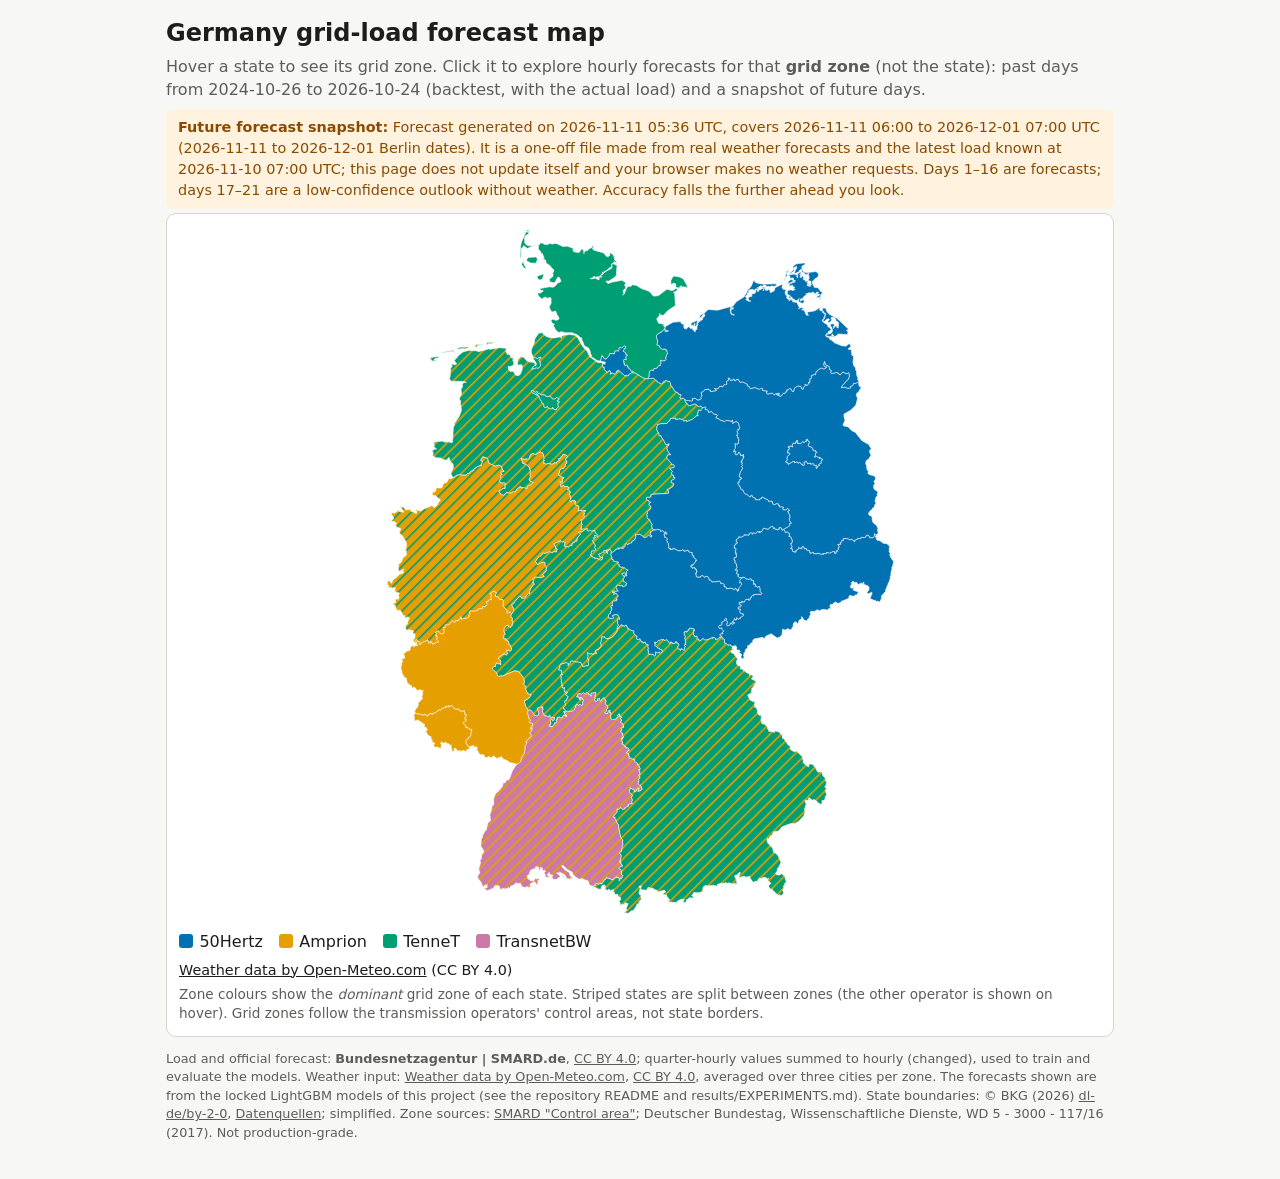
==== site/index.html @ 35791f5e "Future forecast on the map: serving script, current forecast download, snapshot data, popup for futu" ====
<!doctype html>
<html lang="en">
<head>
<meta charset="utf-8">
<meta name="viewport" content="width=device-width, initial-scale=1">
<title>Germany grid-load forecast map</title>
<link rel="stylesheet" href="style.css">
</head>
<body>
<header>
  <h1>Germany grid-load forecast map</h1>
  <p class="sub">Hover a state to see its grid zone. Click it to explore hourly forecasts for that <strong>grid zone</strong> (not the state): past days from 2024-10-26 to 2026-10-24 (backtest, with the actual load) and a snapshot of future days.</p>
  <p id="snapshot" class="snapshot" hidden></p>
</header>
<main>
  <section class="mapwrap" aria-label="Map of the 16 German states coloured by grid zone">
    <svg id="map" role="group" aria-label="Map of Germany"></svg>
    <ul id="legend" class="legend"></ul>
    <p class="attrib"><a href="https://open-meteo.com/">Weather data by Open-Meteo.com</a> (CC BY 4.0)</p>
    <p class="note">Zone colours show the <em>dominant</em> grid zone of each state. Striped states are split between zones (the other operator is shown on hover). Grid zones follow the transmission operators' control areas, not state borders.</p>
    <div id="tip" class="tip" hidden></div>
  </section>
  <p id="loaderr" class="err" hidden></p>
</main>

<dialog id="popup" aria-labelledby="pTitle">
  <form method="dialog"><button class="close" aria-label="Close">&times;</button></form>
  <h2 id="pTitle"></h2>
  <p id="zoneStmt" class="stmt"></p>
  <p id="splitStmt" class="splitwarn" hidden></p>
  <div class="controls">
    <label>Date <input type="date" id="date"></label>
    <span class="jump"><button type="button" id="jumpPast" hidden>Last past day</button><button type="button" id="jumpFuture" hidden>First forecast day</button></span>
    <label>Hour (Berlin local time) <select id="hour"></select></label>
  </div>
  <p id="badge" class="badge"></p>
  <p id="dayInfo" class="small"></p>
  <svg id="chart" role="img" aria-label="Actual and forecast load for the selected day with 80% and 95% ranges"></svg>
  <ul class="chartkey">
    <li class="k-act-li"><i class="k-act"></i>Actual</li><li><i class="k-fc"></i>Forecast</li><li><i class="k-b80"></i>80% range</li><li><i class="k-b95"></i>95% range</li>
  </ul>
  <table id="hourTable" class="hourtable" aria-live="polite"></table>
  <div id="fcNote" class="fcnote" hidden></div>
  <p id="covStmt" class="cov"></p>
  <p id="backtestNote" class="backtest">Backtest using observed weather, not a live forecast.</p>
</dialog>

<footer>
  <p>Load and official forecast: <strong>Bundesnetzagentur | SMARD.de</strong>, <a href="https://creativecommons.org/licenses/by/4.0/">CC BY 4.0</a>; quarter-hourly values summed to hourly (changed), used to train and evaluate the models. Weather input: <a href="https://open-meteo.com/">Weather data by Open-Meteo.com</a>, <a href="https://creativecommons.org/licenses/by/4.0/">CC BY 4.0</a>, averaged over three cities per zone. The forecasts shown are from the locked LightGBM models of this project (see the repository README and results/EXPERIMENTS.md).
  State boundaries: © BKG (2026) <a href="https://www.govdata.de/dl-de/by-2-0">dl-de/by-2-0</a>, <a href="https://sg.geodatenzentrum.de/web_public/gdz/datenquellen/datenquellen_vg_nuts.pdf">Datenquellen</a>; simplified.
  Zone sources: <a href="https://www.smard.de/page/en/wiki-article/5884/205642">SMARD "Control area"</a>; Deutscher Bundestag, Wissenschaftliche Dienste, WD 5 - 3000 - 117/16 (2017). Not production-grade.</p>
</footer>
<script src="app.js"></script>
</body>
</html>
---- site/style.css ----
:root{--bg:#f7f7f5;--fg:#1d1d1b;--muted:#5d5d58;--card:#fff;--line:#d6d6d0;--act:#1d1d1b;--fc:#d55e00;--warn:#8a4b00;--warnbg:#fff3df;--err:#a40000;--ok:#00604a;--bad:#9a2a00}
@media (prefers-color-scheme:dark){:root:not([data-theme=light]){--bg:#161616;--fg:#ececea;--muted:#a5a5a0;--card:#222;--line:#444;--act:#f0f0ee;--fc:#ff9a52;--warn:#ffc778;--warnbg:#3a2c12;--err:#ff8a8a;--ok:#6fe0c0;--bad:#ffab85}}
*{box-sizing:border-box}body{margin:0;background:var(--bg);color:var(--fg);font:16px/1.45 system-ui,-apple-system,Segoe UI,sans-serif}
header,main,footer{max-width:980px;margin:0 auto;padding:0 16px}h1{font-size:1.5rem;margin:1rem 0 .25rem}.sub{margin:0 0 .5rem;color:var(--muted)}
.mapwrap{position:relative;background:var(--card);border:1px solid var(--line);border-radius:10px;padding:8px}
#map{width:100%;max-height:78vh;display:block}
#map path{stroke:var(--bg);stroke-width:.6;vector-effect:non-scaling-stroke;cursor:pointer;transition:filter .1s}
#map path:hover,#map path:focus{filter:brightness(1.12) saturate(1.2);stroke:var(--fg);stroke-width:1.6;outline:none}
.legend{list-style:none;display:flex;flex-wrap:wrap;gap:6px 16px;padding:0;margin:6px 4px}.legend i{display:inline-block;width:.9em;height:.9em;border-radius:3px;margin-right:6px;vertical-align:-1px}
.note{font-size:.85rem;color:var(--muted);margin:4px}.tip{position:fixed;pointer-events:none;background:var(--fg);color:var(--bg);padding:6px 10px;border-radius:6px;font-size:.9rem;z-index:5;max-width:260px}
.err{color:var(--err);font-weight:600}footer{font-size:.8rem;color:var(--muted);padding-bottom:24px}footer a{color:inherit}
dialog{width:min(760px,96vw);max-height:94vh;overflow:auto;background:var(--card);color:var(--fg);border:1px solid var(--line);border-radius:12px;padding:16px 18px}
dialog::backdrop{background:rgba(0,0,0,.5)}dialog h2{margin:.1rem 2rem .3rem 0;font-size:1.3rem}.close{position:absolute;right:10px;top:8px;border:0;background:none;color:var(--fg);font-size:1.7rem;cursor:pointer;line-height:1}
.stmt{font-weight:600;margin:.2rem 0 .5rem}.splitwarn{background:var(--warnbg);color:var(--warn);border-radius:6px;padding:6px 10px;font-size:.9rem}
.controls{display:flex;flex-wrap:wrap;gap:12px;margin:.4rem 0}.controls label{display:flex;flex-direction:column;font-size:.85rem;color:var(--muted)}.controls input,.controls select{font:inherit;padding:5px 8px;border:1px solid var(--line);border-radius:6px;background:var(--bg);color:var(--fg)}
.badge{display:inline-block;margin:.2rem 0;padding:3px 10px;border-radius:999px;font-weight:600;font-size:.85rem;border:2px solid var(--line)}.badge.test{border-color:var(--ok);color:var(--ok)}.badge.val{border-color:var(--warn);color:var(--warn)}.badge.mixed{border-style:dashed}
.small{font-size:.85rem;color:var(--muted);margin:.2rem 0}#chart{width:100%;height:auto;display:block;margin-top:4px}.chartkey{display:flex;flex-wrap:wrap;gap:4px 14px;list-style:none;padding:0;margin:2px 0 6px;font-size:.8rem;color:var(--muted)}.chartkey i{display:inline-block;width:1.2em;height:.7em;margin-right:5px;border-radius:2px}
.k-act{background:var(--act)}.k-fc{background:var(--fc)}.k-b80{background:var(--fc);opacity:.45}.k-b95{background:var(--fc);opacity:.2}
.hourtable{border-collapse:collapse;width:100%;font-size:.92rem}.hourtable th,.hourtable td{text-align:left;padding:4px 8px;border-bottom:1px solid var(--line)}.hourtable td:nth-child(2){font-variant-numeric:tabular-nums}.hourtable .in{color:var(--ok)}.hourtable .out{color:var(--bad)}
.cov{font-size:.9rem;background:var(--warnbg);color:var(--warn);border-radius:6px;padding:6px 10px}.backtest{font-weight:600;font-size:.9rem;margin:.4rem 0 0}
@media (max-width:520px){h1{font-size:1.25rem}dialog{padding:12px}}

.snapshot{background:var(--warnbg);color:var(--warn);border-radius:6px;padding:8px 12px;font-size:.9rem;margin:.3rem 0}.attrib{margin:4px;font-size:.9rem}.attrib a{color:inherit}
.badge.fcst{border-color:var(--fc);color:var(--fc);border-style:dashed}.jump{display:flex;gap:8px;align-items:flex-end}.jump button{font:inherit;font-size:.85rem;padding:5px 10px;border:1px solid var(--line);border-radius:6px;background:var(--bg);color:var(--fg);cursor:pointer}
#date.unavailable{opacity:.55;border-style:dashed}dialog.is-future{border:2px dashed var(--fc)}.fcnote{font-size:.88rem;margin:.5rem 0}.fcnote p{margin:.3rem 0}.warnline{background:var(--warnbg);color:var(--warn);border-radius:6px;padding:6px 10px}
.tscroll{overflow-x:auto}.acc{border-collapse:collapse;font-size:.8rem;min-width:620px}.acc th,.acc td{text-align:left;padding:3px 6px;border-bottom:1px solid var(--line);vertical-align:top}
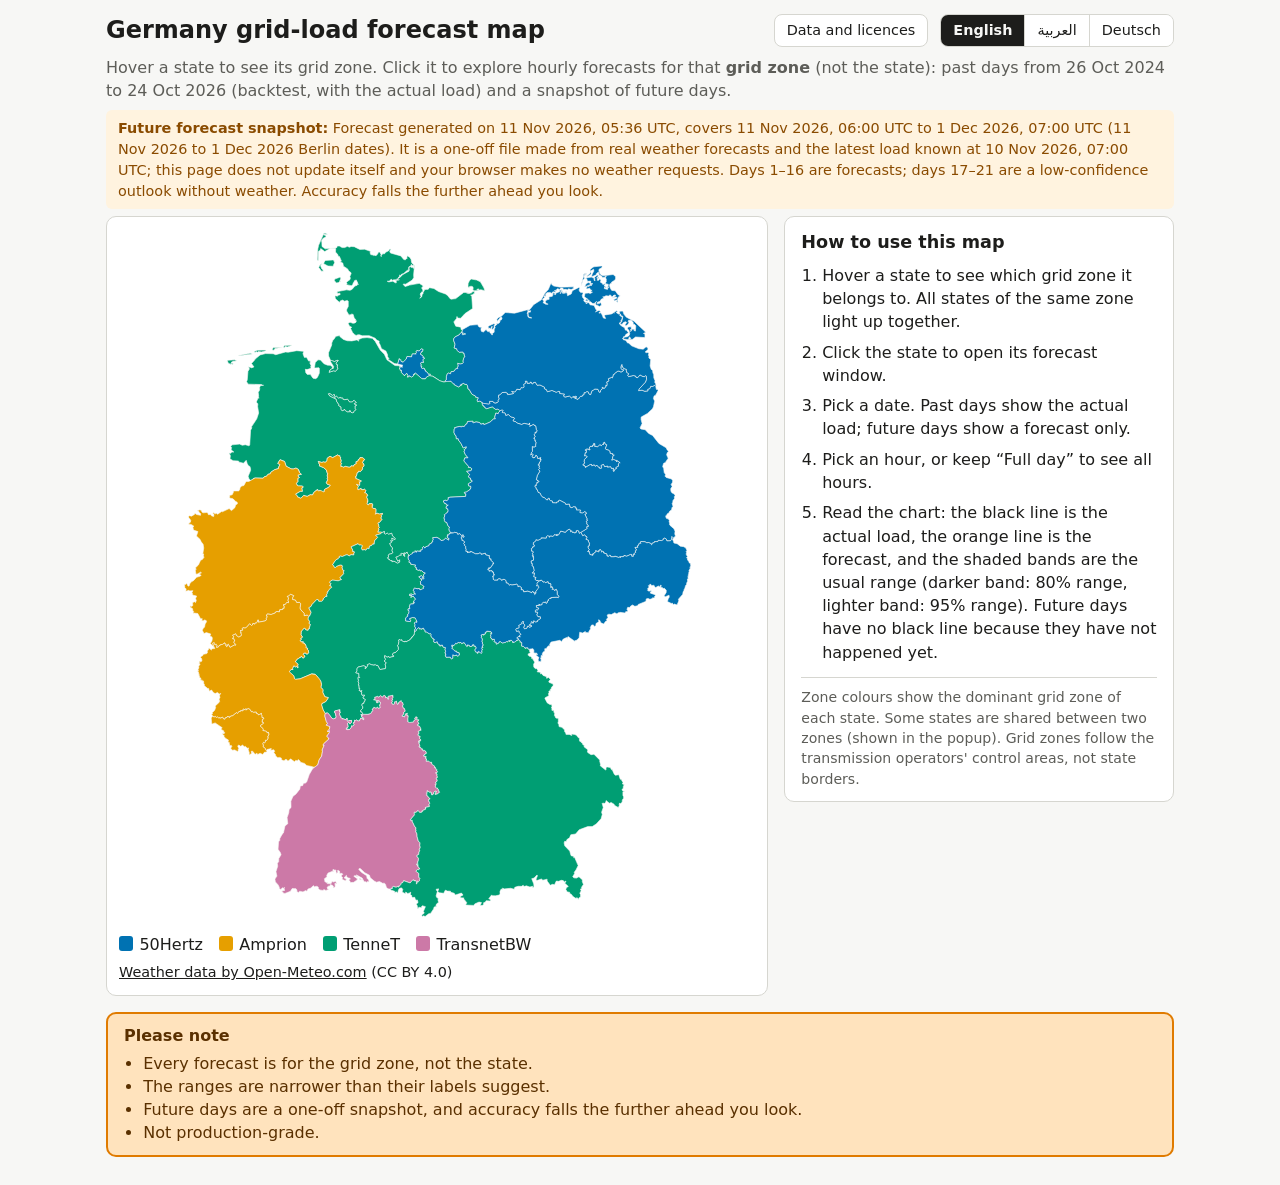
==== commit 88ed33fc: "Map site: English/Arabic/German translations, right-hand instructions panel, orange note, Data and l" ====
--- a/site/index.html
+++ b/site/index.html
@@ -1,55 +1,82 @@
 <!doctype html>
-<html lang="en">
+<html lang="en" dir="ltr">
 <head>
 <meta charset="utf-8">
 <meta name="viewport" content="width=device-width, initial-scale=1">
-<title>Germany grid-load forecast map</title>
+<title></title>
 <link rel="stylesheet" href="style.css">
 </head>
 <body>
 <header>
-  <h1>Germany grid-load forecast map</h1>
-  <p class="sub">Hover a state to see its grid zone. Click it to explore hourly forecasts for that <strong>grid zone</strong> (not the state): past days from 2024-10-26 to 2026-10-24 (backtest, with the actual load) and a snapshot of future days.</p>
+  <div class="topbar">
+    <h1 data-i18n="h1"></h1>
+    <div class="topctl">
+      <button type="button" id="licBtn" class="linkbtn" data-i18n="licences_button" aria-haspopup="dialog"></button>
+      <div id="langs" class="langs" role="group" data-i18n-aria="lang_group"></div>
+    </div>
+  </div>
+  <p class="sub" data-i18n-html="intro" id="intro"></p>
   <p id="snapshot" class="snapshot" hidden></p>
 </header>
 <main>
-  <section class="mapwrap" aria-label="Map of the 16 German states coloured by grid zone">
-    <svg id="map" role="group" aria-label="Map of Germany"></svg>
-    <ul id="legend" class="legend"></ul>
-    <p class="attrib"><a href="https://open-meteo.com/">Weather data by Open-Meteo.com</a> (CC BY 4.0)</p>
-    <p class="note">Zone colours show the <em>dominant</em> grid zone of each state. Striped states are split between zones (the other operator is shown on hover). Grid zones follow the transmission operators' control areas, not state borders.</p>
-    <div id="tip" class="tip" hidden></div>
+  <div class="layout">
+    <section class="mapwrap" data-i18n-aria="map_section_aria">
+      <svg id="map" role="group" data-i18n-aria="map_aria"></svg>
+      <ul id="legend" class="legend"></ul>
+      <p class="attrib"><a href="https://open-meteo.com/">Weather data by Open-Meteo.com</a> <span data-i18n="attrib_suffix"></span></p>
+      <div id="tip" class="tip" hidden></div>
+    </section>
+    <aside class="howto" id="howto">
+      <h2 data-i18n="how_title"></h2>
+      <ol>
+        <li data-i18n="how_1"></li>
+        <li data-i18n="how_2"></li>
+        <li data-i18n="how_3"></li>
+        <li data-i18n="how_4"></li>
+        <li data-i18n="how_5"></li>
+      </ol>
+      <p class="note" data-i18n="how_zones"></p>
+    </aside>
+  </div>
+  <p id="loaderr" class="err" hidden></p>
+  <section class="disclaimer" aria-labelledby="disTitle">
+    <h2 id="disTitle" data-i18n="disclaimer_title"></h2>
+    <ul>
+      <li data-i18n="disclaimer_1"></li>
+      <li data-i18n="disclaimer_2"></li>
+      <li data-i18n="disclaimer_3"></li>
+      <li data-i18n="disclaimer_4"></li>
+    </ul>
   </section>
-  <p id="loaderr" class="err" hidden></p>
 </main>
 
 <dialog id="popup" aria-labelledby="pTitle">
-  <form method="dialog"><button class="close" aria-label="Close">&times;</button></form>
+  <form method="dialog"><button class="close" data-i18n-aria="close"></button></form>
   <h2 id="pTitle"></h2>
   <p id="zoneStmt" class="stmt"></p>
   <p id="splitStmt" class="splitwarn" hidden></p>
   <div class="controls">
-    <label>Date <input type="date" id="date"></label>
-    <span class="jump"><button type="button" id="jumpPast" hidden>Last past day</button><button type="button" id="jumpFuture" hidden>First forecast day</button></span>
-    <label>Hour (Berlin local time) <select id="hour"></select></label>
+    <label><span data-i18n="label_date"></span> <input type="date" id="date"></label>
+    <span class="jump"><button type="button" id="jumpPast" data-i18n="jump_past" hidden></button><button type="button" id="jumpFuture" data-i18n="jump_future" hidden></button></span>
+    <label><span data-i18n="label_hour"></span> <select id="hour"></select></label>
   </div>
   <p id="badge" class="badge"></p>
   <p id="dayInfo" class="small"></p>
-  <svg id="chart" role="img" aria-label="Actual and forecast load for the selected day with 80% and 95% ranges"></svg>
+  <svg id="chart" role="img" data-i18n-aria="chart_aria"></svg>
   <ul class="chartkey">
-    <li class="k-act-li"><i class="k-act"></i>Actual</li><li><i class="k-fc"></i>Forecast</li><li><i class="k-b80"></i>80% range</li><li><i class="k-b95"></i>95% range</li>
+    <li class="k-act-li"><i class="k-act"></i><span data-i18n="key_actual"></span></li><li><i class="k-fc"></i><span data-i18n="key_forecast"></span></li><li><i class="k-b80"></i><span data-i18n="key_80"></span></li><li><i class="k-b95"></i><span data-i18n="key_95"></span></li>
   </ul>
   <table id="hourTable" class="hourtable" aria-live="polite"></table>
   <div id="fcNote" class="fcnote" hidden></div>
   <p id="covStmt" class="cov"></p>
-  <p id="backtestNote" class="backtest">Backtest using observed weather, not a live forecast.</p>
+  <p id="backtestNote" class="backtest" data-i18n="backtest_note"></p>
 </dialog>
 
-<footer>
-  <p>Load and official forecast: <strong>Bundesnetzagentur | SMARD.de</strong>, <a href="https://creativecommons.org/licenses/by/4.0/">CC BY 4.0</a>; quarter-hourly values summed to hourly (changed), used to train and evaluate the models. Weather input: <a href="https://open-meteo.com/">Weather data by Open-Meteo.com</a>, <a href="https://creativecommons.org/licenses/by/4.0/">CC BY 4.0</a>, averaged over three cities per zone. The forecasts shown are from the locked LightGBM models of this project (see the repository README and results/EXPERIMENTS.md).
-  State boundaries: © BKG (2026) <a href="https://www.govdata.de/dl-de/by-2-0">dl-de/by-2-0</a>, <a href="https://sg.geodatenzentrum.de/web_public/gdz/datenquellen/datenquellen_vg_nuts.pdf">Datenquellen</a>; simplified.
-  Zone sources: <a href="https://www.smard.de/page/en/wiki-article/5884/205642">SMARD "Control area"</a>; Deutscher Bundestag, Wissenschaftliche Dienste, WD 5 - 3000 - 117/16 (2017). Not production-grade.</p>
-</footer>
+<dialog id="licDialog" aria-labelledby="licTitle" class="licdlg">
+  <form method="dialog"><button class="close" data-i18n-aria="licences_close"></button></form>
+  <h2 id="licTitle" data-i18n="licences_title"></h2>
+  <div id="licBody" class="licbody"></div>
+</dialog>
 <script src="app.js"></script>
 </body>
 </html>
--- a/site/style.css
+++ b/site/style.css
@@ -1,26 +1,42 @@
-:root{--bg:#f7f7f5;--fg:#1d1d1b;--muted:#5d5d58;--card:#fff;--line:#d6d6d0;--act:#1d1d1b;--fc:#d55e00;--warn:#8a4b00;--warnbg:#fff3df;--err:#a40000;--ok:#00604a;--bad:#9a2a00}
-@media (prefers-color-scheme:dark){:root:not([data-theme=light]){--bg:#161616;--fg:#ececea;--muted:#a5a5a0;--card:#222;--line:#444;--act:#f0f0ee;--fc:#ff9a52;--warn:#ffc778;--warnbg:#3a2c12;--err:#ff8a8a;--ok:#6fe0c0;--bad:#ffab85}}
-*{box-sizing:border-box}body{margin:0;background:var(--bg);color:var(--fg);font:16px/1.45 system-ui,-apple-system,Segoe UI,sans-serif}
-header,main,footer{max-width:980px;margin:0 auto;padding:0 16px}h1{font-size:1.5rem;margin:1rem 0 .25rem}.sub{margin:0 0 .5rem;color:var(--muted)}
-.mapwrap{position:relative;background:var(--card);border:1px solid var(--line);border-radius:10px;padding:8px}
+:root{--bg:#f7f7f5;--fg:#1d1d1b;--muted:#5d5d58;--card:#fff;--line:#d6d6d0;--act:#1d1d1b;--fc:#d55e00;--warn:#8a4b00;--warnbg:#fff3df;--err:#a40000;--ok:#00604a;--bad:#9a2a00;--orbg:#ffe3bd;--orline:#e07b00;--ortx:#5a3000}
+@media (prefers-color-scheme:dark){:root:not([data-theme=light]){--bg:#161616;--fg:#ececea;--muted:#a5a5a0;--card:#222;--line:#444;--act:#f0f0ee;--fc:#ff9a52;--warn:#ffc778;--warnbg:#3a2c12;--err:#ff8a8a;--ok:#6fe0c0;--bad:#ffab85;--orbg:#4a2f0a;--orline:#ff9a2e;--ortx:#ffe2bd}}
+*{box-sizing:border-box}
+body{margin:0;background:var(--bg);color:var(--fg);font:16px/1.45 system-ui,-apple-system,"Segoe UI","Geeza Pro","Noto Naskh Arabic","Noto Sans Arabic",Tahoma,Arial,sans-serif}
+header,main{max-width:1100px;margin-inline:auto;padding-inline:16px}main{padding-bottom:28px}
+.topbar{display:flex;flex-wrap:wrap;align-items:center;justify-content:space-between;gap:8px 16px;margin-top:.8rem}
+h1{font-size:1.5rem;margin:0}.topctl{display:flex;flex-wrap:wrap;align-items:center;gap:8px 12px}
+.langs{display:flex;gap:0;border:1px solid var(--line);border-radius:8px;overflow:hidden}
+.langs button{font:inherit;font-size:.9rem;padding:5px 12px;border:0;border-inline-end:1px solid var(--line);background:var(--card);color:var(--fg);cursor:pointer}.langs button:last-child{border-inline-end:0}
+.langs button[aria-pressed=true]{background:var(--fg);color:var(--bg);font-weight:700}
+.linkbtn,.jump button{font:inherit;font-size:.9rem;padding:5px 12px;border:1px solid var(--line);border-radius:8px;background:var(--card);color:var(--fg);cursor:pointer}
+button:focus-visible,path:focus-visible,input:focus-visible,select:focus-visible,a:focus-visible{outline:3px solid var(--fc);outline-offset:2px}
+.sub{margin:.5rem 0;color:var(--muted)}
+.snapshot{background:var(--warnbg);color:var(--warn);border-radius:6px;padding:8px 12px;font-size:.9rem;margin:.4rem 0}
+.layout{display:grid;grid-template-columns:minmax(0,1.7fr) minmax(250px,1fr);gap:16px;align-items:start}
+.mapwrap,.howto{position:relative;background:var(--card);border:1px solid var(--line);border-radius:10px;padding:8px}
+.howto{padding:12px 16px}.howto h2{font-size:1.1rem;margin:.1rem 0 .5rem}.howto ol{margin:0;padding-inline-start:1.3rem}.howto li{margin:.45rem 0}.howto .note{font-size:.88rem;color:var(--muted);border-top:1px solid var(--line);padding-top:.6rem;margin:.8rem 0 0}
 #map{width:100%;max-height:78vh;display:block}
-#map path{stroke:var(--bg);stroke-width:.6;vector-effect:non-scaling-stroke;cursor:pointer;transition:filter .1s}
-#map path:hover,#map path:focus{filter:brightness(1.12) saturate(1.2);stroke:var(--fg);stroke-width:1.6;outline:none}
-.legend{list-style:none;display:flex;flex-wrap:wrap;gap:6px 16px;padding:0;margin:6px 4px}.legend i{display:inline-block;width:.9em;height:.9em;border-radius:3px;margin-right:6px;vertical-align:-1px}
-.note{font-size:.85rem;color:var(--muted);margin:4px}.tip{position:fixed;pointer-events:none;background:var(--fg);color:var(--bg);padding:6px 10px;border-radius:6px;font-size:.9rem;z-index:5;max-width:260px}
-.err{color:var(--err);font-weight:600}footer{font-size:.8rem;color:var(--muted);padding-bottom:24px}footer a{color:inherit}
+#map path{stroke:var(--bg);stroke-width:.6;vector-effect:non-scaling-stroke;cursor:pointer;transition:opacity .1s,filter .1s}
+#map.hovering path:not(.hl){opacity:.4}
+#map path.hl{filter:brightness(1.1) saturate(1.2);stroke:var(--fg);stroke-width:1.2}
+.legend{list-style:none;display:flex;flex-wrap:wrap;gap:6px 16px;padding:0;margin:6px 4px}.legend i{display:inline-block;width:.9em;height:.9em;border-radius:3px;margin-inline-end:6px;vertical-align:-1px}
+.attrib{margin:4px;font-size:.9rem}.attrib a{color:inherit}
+.tip{position:fixed;pointer-events:none;background:var(--fg);color:var(--bg);padding:6px 10px;border-radius:6px;font-size:.9rem;z-index:5;max-width:260px}
+.err{color:var(--err);font-weight:600}
+.disclaimer{margin-top:16px;background:var(--orbg);color:var(--ortx);border:2px solid var(--orline);border-radius:10px;padding:10px 16px}.disclaimer h2{font-size:1rem;margin:0 0 .3rem}.disclaimer ul{margin:0;padding-inline-start:1.2rem}
 dialog{width:min(760px,96vw);max-height:94vh;overflow:auto;background:var(--card);color:var(--fg);border:1px solid var(--line);border-radius:12px;padding:16px 18px}
-dialog::backdrop{background:rgba(0,0,0,.5)}dialog h2{margin:.1rem 2rem .3rem 0;font-size:1.3rem}.close{position:absolute;right:10px;top:8px;border:0;background:none;color:var(--fg);font-size:1.7rem;cursor:pointer;line-height:1}
+dialog::backdrop{background:rgba(0,0,0,.5)}dialog h2{margin:.1rem 2rem .3rem;margin-inline:0 2rem;font-size:1.3rem}
+.close{position:absolute;inset-inline-end:10px;top:8px;border:0;background:none;color:var(--fg);font-size:1.7rem;cursor:pointer;line-height:1}.close::before{content:"×"}
+.licbody{font-size:.92rem}.licbody a{color:inherit}
 .stmt{font-weight:600;margin:.2rem 0 .5rem}.splitwarn{background:var(--warnbg);color:var(--warn);border-radius:6px;padding:6px 10px;font-size:.9rem}
-.controls{display:flex;flex-wrap:wrap;gap:12px;margin:.4rem 0}.controls label{display:flex;flex-direction:column;font-size:.85rem;color:var(--muted)}.controls input,.controls select{font:inherit;padding:5px 8px;border:1px solid var(--line);border-radius:6px;background:var(--bg);color:var(--fg)}
-.badge{display:inline-block;margin:.2rem 0;padding:3px 10px;border-radius:999px;font-weight:600;font-size:.85rem;border:2px solid var(--line)}.badge.test{border-color:var(--ok);color:var(--ok)}.badge.val{border-color:var(--warn);color:var(--warn)}.badge.mixed{border-style:dashed}
-.small{font-size:.85rem;color:var(--muted);margin:.2rem 0}#chart{width:100%;height:auto;display:block;margin-top:4px}.chartkey{display:flex;flex-wrap:wrap;gap:4px 14px;list-style:none;padding:0;margin:2px 0 6px;font-size:.8rem;color:var(--muted)}.chartkey i{display:inline-block;width:1.2em;height:.7em;margin-right:5px;border-radius:2px}
+.controls{display:flex;flex-wrap:wrap;gap:12px;margin:.4rem 0;align-items:flex-end}.controls label{display:flex;flex-direction:column;font-size:.85rem;color:var(--muted)}.controls input,.controls select{font:inherit;padding:5px 8px;border:1px solid var(--line);border-radius:6px;background:var(--bg);color:var(--fg)}
+.jump{display:flex;gap:8px;align-items:flex-end}
+.badge{display:inline-block;margin:.2rem 0;padding:3px 10px;border-radius:999px;font-weight:600;font-size:.85rem;border:2px solid var(--line)}.badge.test{border-color:var(--ok);color:var(--ok)}.badge.val{border-color:var(--warn);color:var(--warn)}.badge.mixed{border-style:dashed}.badge.fcst{border-color:var(--fc);color:var(--fc);border-style:dashed}
+.small{font-size:.85rem;color:var(--muted);margin:.2rem 0}#chart{width:100%;height:auto;display:block;margin-top:4px;direction:ltr}
+.chartkey{display:flex;flex-wrap:wrap;gap:4px 14px;list-style:none;padding:0;margin:2px 0 6px;font-size:.8rem;color:var(--muted)}.chartkey i{display:inline-block;width:1.2em;height:.7em;margin-inline-end:5px;border-radius:2px}
 .k-act{background:var(--act)}.k-fc{background:var(--fc)}.k-b80{background:var(--fc);opacity:.45}.k-b95{background:var(--fc);opacity:.2}
-.hourtable{border-collapse:collapse;width:100%;font-size:.92rem}.hourtable th,.hourtable td{text-align:left;padding:4px 8px;border-bottom:1px solid var(--line)}.hourtable td:nth-child(2){font-variant-numeric:tabular-nums}.hourtable .in{color:var(--ok)}.hourtable .out{color:var(--bad)}
+.hourtable{border-collapse:collapse;width:100%;font-size:.92rem}.hourtable th,.hourtable td{text-align:start;padding:4px 8px;border-bottom:1px solid var(--line)}.hourtable td{font-variant-numeric:tabular-nums}.hourtable .in{color:var(--ok)}.hourtable .out{color:var(--bad)}
 .cov{font-size:.9rem;background:var(--warnbg);color:var(--warn);border-radius:6px;padding:6px 10px}.backtest{font-weight:600;font-size:.9rem;margin:.4rem 0 0}
-@media (max-width:520px){h1{font-size:1.25rem}dialog{padding:12px}}
-
-.snapshot{background:var(--warnbg);color:var(--warn);border-radius:6px;padding:8px 12px;font-size:.9rem;margin:.3rem 0}.attrib{margin:4px;font-size:.9rem}.attrib a{color:inherit}
-.badge.fcst{border-color:var(--fc);color:var(--fc);border-style:dashed}.jump{display:flex;gap:8px;align-items:flex-end}.jump button{font:inherit;font-size:.85rem;padding:5px 10px;border:1px solid var(--line);border-radius:6px;background:var(--bg);color:var(--fg);cursor:pointer}
 #date.unavailable{opacity:.55;border-style:dashed}dialog.is-future{border:2px dashed var(--fc)}.fcnote{font-size:.88rem;margin:.5rem 0}.fcnote p{margin:.3rem 0}.warnline{background:var(--warnbg);color:var(--warn);border-radius:6px;padding:6px 10px}
-.tscroll{overflow-x:auto}.acc{border-collapse:collapse;font-size:.8rem;min-width:620px}.acc th,.acc td{text-align:left;padding:3px 6px;border-bottom:1px solid var(--line);vertical-align:top}
+.tscroll{overflow-x:auto}.acc{border-collapse:collapse;font-size:.8rem;min-width:620px}.acc th,.acc td{text-align:start;padding:3px 6px;border-bottom:1px solid var(--line);vertical-align:top}
+@media (max-width:760px){.layout{grid-template-columns:minmax(0,1fr)}h1{font-size:1.25rem}dialog{padding:12px}}
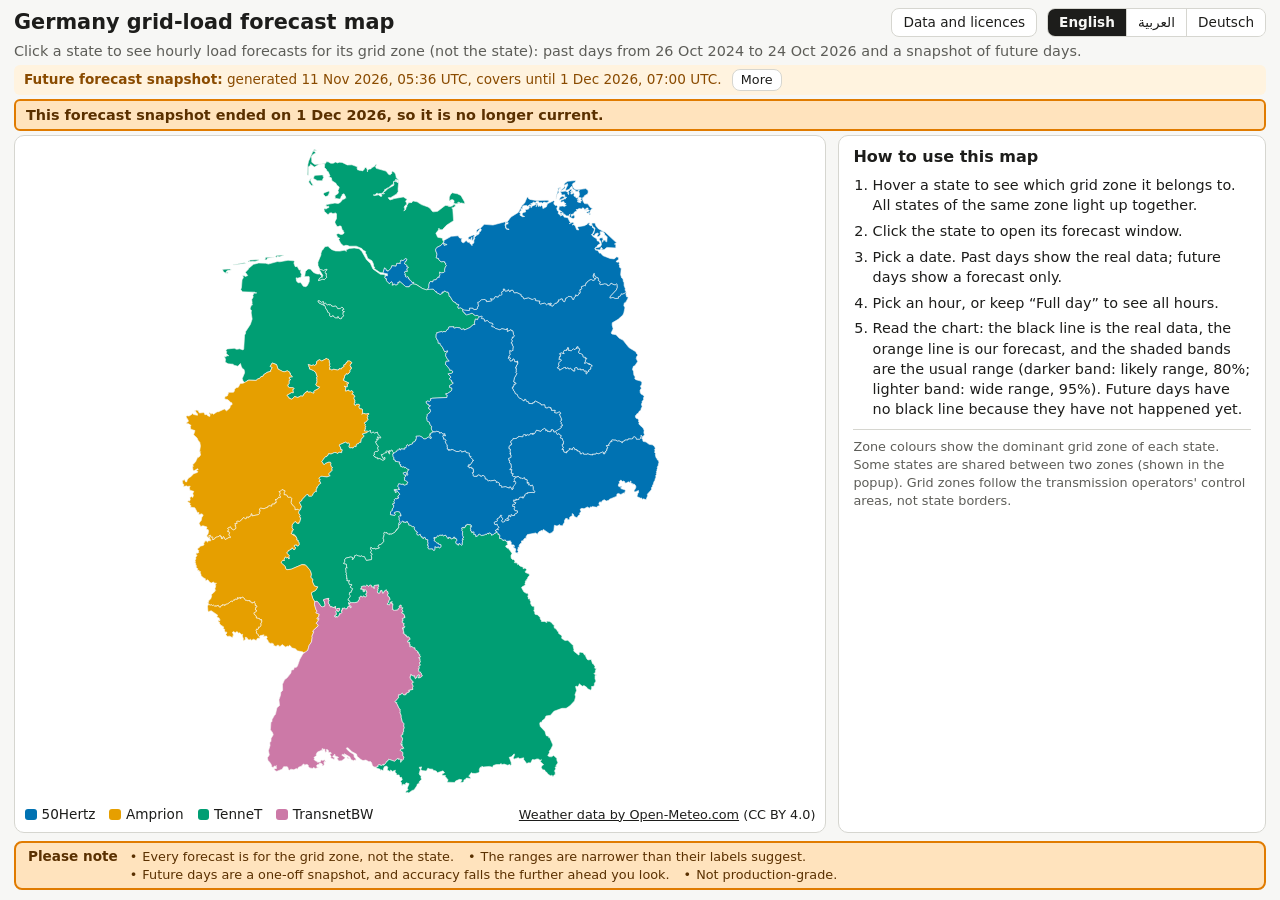
==== commit 50ade6f3: "Popup as centred modal with simple-first content and More details, compact one-screen layout, Today " ====
--- a/site/index.html
+++ b/site/index.html
@@ -15,15 +15,21 @@
       <div id="langs" class="langs" role="group" data-i18n-aria="lang_group"></div>
     </div>
   </div>
-  <p class="sub" data-i18n-html="intro" id="intro"></p>
-  <p id="snapshot" class="snapshot" hidden></p>
+  <p class="sub" id="intro"></p>
+  <div id="snapshot" class="snapshot" hidden>
+    <p class="snaprow"><span id="snapShort"></span> <button type="button" id="snapToggle" class="snapbtn" aria-expanded="false" aria-controls="snapFull"></button></p>
+    <p id="snapFull" class="snapfull" hidden></p>
+  </div>
+  <p id="ended" class="ended" role="status" hidden></p>
 </header>
 <main>
   <div class="layout">
     <section class="mapwrap" data-i18n-aria="map_section_aria">
       <svg id="map" role="group" data-i18n-aria="map_aria"></svg>
-      <ul id="legend" class="legend"></ul>
-      <p class="attrib"><a href="https://open-meteo.com/">Weather data by Open-Meteo.com</a> <span data-i18n="attrib_suffix"></span></p>
+      <div class="mapfoot">
+        <ul id="legend" class="legend"></ul>
+        <p class="attrib"><a href="https://open-meteo.com/">Weather data by Open-Meteo.com</a> <span data-i18n="attrib_suffix"></span></p>
+      </div>
       <div id="tip" class="tip" hidden></div>
     </section>
     <aside class="howto" id="howto">
@@ -50,33 +56,42 @@
   </section>
 </main>
 
-<dialog id="popup" aria-labelledby="pTitle">
+<dialog id="popup" aria-labelledby="pTitle" tabindex="-1">
   <form method="dialog"><button class="close" data-i18n-aria="close"></button></form>
   <h2 id="pTitle"></h2>
   <p id="zoneStmt" class="stmt"></p>
   <p id="splitStmt" class="splitwarn" hidden></p>
   <div class="controls">
     <label><span data-i18n="label_date"></span> <input type="date" id="date"></label>
-    <span class="jump"><button type="button" id="jumpPast" data-i18n="jump_past" hidden></button><button type="button" id="jumpFuture" data-i18n="jump_future" hidden></button></span>
+    <span class="jump"><button type="button" id="jumpLatest" data-i18n="jump_latest" data-i18n-title="tip_latest"></button><button type="button" id="jumpToday" data-i18n="jump_today" data-i18n-title="tip_today" hidden></button></span>
     <label><span data-i18n="label_hour"></span> <select id="hour"></select></label>
   </div>
+  <p id="todayMsg" class="small todaymsg" role="status" hidden></p>
   <p id="badge" class="badge"></p>
-  <p id="dayInfo" class="small"></p>
+  <p id="headline" class="headline"></p>
   <svg id="chart" role="img" data-i18n-aria="chart_aria"></svg>
   <ul class="chartkey">
-    <li class="k-act-li"><i class="k-act"></i><span data-i18n="key_actual"></span></li><li><i class="k-fc"></i><span data-i18n="key_forecast"></span></li><li><i class="k-b80"></i><span data-i18n="key_80"></span></li><li><i class="k-b95"></i><span data-i18n="key_95"></span></li>
+    <li class="k-act-li"><i class="k-act"></i><span data-i18n="key_actual"></span></li><li><i class="k-fc"></i><span data-i18n="key_forecast"></span></li><li class="k-band-li"><i class="k-b80"></i><span data-i18n="key_80"></span></li><li class="k-band-li"><i class="k-b95"></i><span data-i18n="key_95"></span></li>
   </ul>
-  <table id="hourTable" class="hourtable" aria-live="polite"></table>
-  <div id="fcNote" class="fcnote" hidden></div>
-  <p id="covStmt" class="cov"></p>
-  <p id="backtestNote" class="backtest" data-i18n="backtest_note"></p>
+  <label class="switch"><input type="checkbox" id="bands"> <span data-i18n="show_range"></span></label>
+  <p class="small rangehint" data-i18n="range_hint"></p>
+  <details id="more" class="more">
+    <summary data-i18n="more_details"></summary>
+    <p id="periodNote" class="small"></p>
+    <p id="dayInfo" class="small"></p>
+    <table id="hourTable" class="hourtable" aria-live="polite"></table>
+    <div id="fcNote" class="fcnote" hidden></div>
+    <p id="covStmt" class="cov"></p>
+    <p id="backtestNote" class="backtest" data-i18n="backtest_note"></p>
+  </details>
 </dialog>
 
-<dialog id="licDialog" aria-labelledby="licTitle" class="licdlg">
+<dialog id="licDialog" aria-labelledby="licTitle" class="licdlg" tabindex="-1">
   <form method="dialog"><button class="close" data-i18n-aria="licences_close"></button></form>
   <h2 id="licTitle" data-i18n="licences_title"></h2>
   <div id="licBody" class="licbody"></div>
 </dialog>
+<script src="today.js"></script>
 <script src="app.js"></script>
 </body>
 </html>
--- a/site/style.css
+++ b/site/style.css
@@ -1,42 +1,61 @@
 :root{--bg:#f7f7f5;--fg:#1d1d1b;--muted:#5d5d58;--card:#fff;--line:#d6d6d0;--act:#1d1d1b;--fc:#d55e00;--warn:#8a4b00;--warnbg:#fff3df;--err:#a40000;--ok:#00604a;--bad:#9a2a00;--orbg:#ffe3bd;--orline:#e07b00;--ortx:#5a3000}
 @media (prefers-color-scheme:dark){:root:not([data-theme=light]){--bg:#161616;--fg:#ececea;--muted:#a5a5a0;--card:#222;--line:#444;--act:#f0f0ee;--fc:#ff9a52;--warn:#ffc778;--warnbg:#3a2c12;--err:#ff8a8a;--ok:#6fe0c0;--bad:#ffab85;--orbg:#4a2f0a;--orline:#ff9a2e;--ortx:#ffe2bd}}
 *{box-sizing:border-box}
-body{margin:0;background:var(--bg);color:var(--fg);font:16px/1.45 system-ui,-apple-system,"Segoe UI","Geeza Pro","Noto Naskh Arabic","Noto Sans Arabic",Tahoma,Arial,sans-serif}
-header,main{max-width:1100px;margin-inline:auto;padding-inline:16px}main{padding-bottom:28px}
-.topbar{display:flex;flex-wrap:wrap;align-items:center;justify-content:space-between;gap:8px 16px;margin-top:.8rem}
-h1{font-size:1.5rem;margin:0}.topctl{display:flex;flex-wrap:wrap;align-items:center;gap:8px 12px}
-.langs{display:flex;gap:0;border:1px solid var(--line);border-radius:8px;overflow:hidden}
-.langs button{font:inherit;font-size:.9rem;padding:5px 12px;border:0;border-inline-end:1px solid var(--line);background:var(--card);color:var(--fg);cursor:pointer}.langs button:last-child{border-inline-end:0}
+html.modal-open{overflow:hidden}
+body{margin:0;background:var(--bg);color:var(--fg);font:15px/1.4 system-ui,-apple-system,"Segoe UI","Geeza Pro","Noto Naskh Arabic","Noto Sans Arabic",Tahoma,Arial,sans-serif;display:flex;flex-direction:column;min-height:100dvh}
+header,main{width:100%;max-width:1700px;margin-inline:auto;padding-inline:14px}
+main{flex:1;display:flex;flex-direction:column;min-height:0;padding-bottom:10px}
+.topbar{display:flex;flex-wrap:wrap;align-items:center;justify-content:space-between;gap:6px 14px;margin-top:8px}
+h1{font-size:1.3rem;margin:0;min-width:0}.topctl{display:flex;flex-wrap:wrap;align-items:center;gap:6px 10px}
+.langs{display:flex;border:1px solid var(--line);border-radius:8px;overflow:hidden}
+.langs button{font:inherit;font-size:.85rem;padding:4px 11px;border:0;border-inline-end:1px solid var(--line);background:var(--card);color:var(--fg);cursor:pointer}.langs button:last-child{border-inline-end:0}
 .langs button[aria-pressed=true]{background:var(--fg);color:var(--bg);font-weight:700}
-.linkbtn,.jump button{font:inherit;font-size:.9rem;padding:5px 12px;border:1px solid var(--line);border-radius:8px;background:var(--card);color:var(--fg);cursor:pointer}
-button:focus-visible,path:focus-visible,input:focus-visible,select:focus-visible,a:focus-visible{outline:3px solid var(--fc);outline-offset:2px}
-.sub{margin:.5rem 0;color:var(--muted)}
-.snapshot{background:var(--warnbg);color:var(--warn);border-radius:6px;padding:8px 12px;font-size:.9rem;margin:.4rem 0}
-.layout{display:grid;grid-template-columns:minmax(0,1.7fr) minmax(250px,1fr);gap:16px;align-items:start}
-.mapwrap,.howto{position:relative;background:var(--card);border:1px solid var(--line);border-radius:10px;padding:8px}
-.howto{padding:12px 16px}.howto h2{font-size:1.1rem;margin:.1rem 0 .5rem}.howto ol{margin:0;padding-inline-start:1.3rem}.howto li{margin:.45rem 0}.howto .note{font-size:.88rem;color:var(--muted);border-top:1px solid var(--line);padding-top:.6rem;margin:.8rem 0 0}
-#map{width:100%;max-height:78vh;display:block}
+.linkbtn,.jump button,.snapbtn{font:inherit;font-size:.85rem;padding:4px 11px;border:1px solid var(--line);border-radius:8px;background:var(--card);color:var(--fg);cursor:pointer}
+.jump button:disabled{opacity:.45;cursor:not-allowed}
+.snapbtn{padding:1px 8px;font-size:.8rem;margin-inline-start:6px}
+/* focus rings only for keyboard users */
+:focus{outline:none}
+:focus-visible{outline:3px solid var(--fc);outline-offset:2px}
+dialog:focus,dialog:focus-visible{outline:none}
+.sub{margin:4px 0;color:var(--muted);font-size:.9rem}
+.snapshot{background:var(--warnbg);color:var(--warn);border-radius:6px;padding:4px 10px;font-size:.85rem;margin:4px 0}.snapshot p{margin:0}.snapfull{margin-top:4px!important}
+.ended{background:var(--orbg);color:var(--ortx);border:2px solid var(--orline);border-radius:6px;padding:4px 10px;margin:4px 0;font-size:.9rem;font-weight:600}
+.layout{flex:1;min-height:0;display:grid;grid-template-columns:minmax(0,1.9fr) minmax(240px,1fr);gap:12px;align-items:stretch}
+.mapwrap,.howto{position:relative;background:var(--card);border:1px solid var(--line);border-radius:10px;padding:6px;min-width:0;min-height:0}
+.mapwrap{display:flex;flex-direction:column}
+.howto{padding:10px 14px;overflow:auto}.howto h2{font-size:1rem;margin:0 0 .4rem}.howto ol{margin:0;padding-inline-start:1.2rem;font-size:.9rem}.howto li{margin:.35rem 0}.howto .note{font-size:.8rem;color:var(--muted);border-top:1px solid var(--line);padding-top:.5rem;margin:.6rem 0 0}
+#map{width:100%;height:auto;max-height:70vh;display:block;min-height:0;flex:1 1 auto}
 #map path{stroke:var(--bg);stroke-width:.6;vector-effect:non-scaling-stroke;cursor:pointer;transition:opacity .1s,filter .1s}
 #map.hovering path:not(.hl){opacity:.4}
 #map path.hl{filter:brightness(1.1) saturate(1.2);stroke:var(--fg);stroke-width:1.2}
-.legend{list-style:none;display:flex;flex-wrap:wrap;gap:6px 16px;padding:0;margin:6px 4px}.legend i{display:inline-block;width:.9em;height:.9em;border-radius:3px;margin-inline-end:6px;vertical-align:-1px}
-.attrib{margin:4px;font-size:.9rem}.attrib a{color:inherit}
-.tip{position:fixed;pointer-events:none;background:var(--fg);color:var(--bg);padding:6px 10px;border-radius:6px;font-size:.9rem;z-index:5;max-width:260px}
+.mapfoot{display:flex;flex-wrap:wrap;align-items:center;justify-content:space-between;gap:2px 14px;padding:2px 4px}
+.legend{list-style:none;display:flex;flex-wrap:wrap;gap:2px 14px;padding:0;margin:0;font-size:.85rem}.legend i{display:inline-block;width:.85em;height:.85em;border-radius:3px;margin-inline-end:5px;vertical-align:-1px}
+.attrib{margin:0;font-size:.8rem}.attrib a{color:inherit}
+.tip{position:fixed;pointer-events:none;background:var(--fg);color:var(--bg);padding:5px 9px;border-radius:6px;font-size:.85rem;z-index:5;max-width:260px}
 .err{color:var(--err);font-weight:600}
-.disclaimer{margin-top:16px;background:var(--orbg);color:var(--ortx);border:2px solid var(--orline);border-radius:10px;padding:10px 16px}.disclaimer h2{font-size:1rem;margin:0 0 .3rem}.disclaimer ul{margin:0;padding-inline-start:1.2rem}
-dialog{width:min(760px,96vw);max-height:94vh;overflow:auto;background:var(--card);color:var(--fg);border:1px solid var(--line);border-radius:12px;padding:16px 18px}
-dialog::backdrop{background:rgba(0,0,0,.5)}dialog h2{margin:.1rem 2rem .3rem;margin-inline:0 2rem;font-size:1.3rem}
-.close{position:absolute;inset-inline-end:10px;top:8px;border:0;background:none;color:var(--fg);font-size:1.7rem;cursor:pointer;line-height:1}.close::before{content:"×"}
+.disclaimer{margin-top:8px;background:var(--orbg);color:var(--ortx);border:2px solid var(--orline);border-radius:8px;padding:4px 12px;font-size:.8rem;display:flex;flex-wrap:wrap;align-items:baseline;gap:0 12px}
+.disclaimer h2{font-size:.85rem;margin:0}.disclaimer ul{margin:0;padding:0;list-style:none;display:flex;flex-wrap:wrap;gap:0 14px;min-width:0;flex:1}.disclaimer li::before{content:"•";margin-inline-end:5px}
+/* centred modal dialogs */
+dialog{position:fixed;inset:0;margin:auto;width:min(92vw,760px);max-height:88vh;max-height:88dvh;overflow-y:auto;overflow-x:hidden;background:var(--card);color:var(--fg);border:1px solid var(--line);border-radius:12px;padding:14px 16px;min-width:0}
+dialog::backdrop{background:rgba(0,0,0,.55)}
+dialog h2{margin:.1rem 0 .2rem;margin-inline-end:2rem;font-size:1.25rem}
+.close{position:absolute;inset-inline-end:8px;top:6px;border:0;background:none;color:var(--fg);font-size:1.7rem;cursor:pointer;line-height:1;width:2rem;height:2rem}.close::before{content:"×"}
 .licbody{font-size:.92rem}.licbody a{color:inherit}
-.stmt{font-weight:600;margin:.2rem 0 .5rem}.splitwarn{background:var(--warnbg);color:var(--warn);border-radius:6px;padding:6px 10px;font-size:.9rem}
-.controls{display:flex;flex-wrap:wrap;gap:12px;margin:.4rem 0;align-items:flex-end}.controls label{display:flex;flex-direction:column;font-size:.85rem;color:var(--muted)}.controls input,.controls select{font:inherit;padding:5px 8px;border:1px solid var(--line);border-radius:6px;background:var(--bg);color:var(--fg)}
-.jump{display:flex;gap:8px;align-items:flex-end}
-.badge{display:inline-block;margin:.2rem 0;padding:3px 10px;border-radius:999px;font-weight:600;font-size:.85rem;border:2px solid var(--line)}.badge.test{border-color:var(--ok);color:var(--ok)}.badge.val{border-color:var(--warn);color:var(--warn)}.badge.mixed{border-style:dashed}.badge.fcst{border-color:var(--fc);color:var(--fc);border-style:dashed}
-.small{font-size:.85rem;color:var(--muted);margin:.2rem 0}#chart{width:100%;height:auto;display:block;margin-top:4px;direction:ltr}
-.chartkey{display:flex;flex-wrap:wrap;gap:4px 14px;list-style:none;padding:0;margin:2px 0 6px;font-size:.8rem;color:var(--muted)}.chartkey i{display:inline-block;width:1.2em;height:.7em;margin-inline-end:5px;border-radius:2px}
+.stmt{font-size:.88rem;color:var(--muted);margin:0 0 .3rem}.splitwarn{background:var(--warnbg);color:var(--warn);border-radius:6px;padding:4px 8px;font-size:.8rem;margin:.2rem 0}
+.controls{display:flex;flex-wrap:wrap;gap:8px 10px;margin:.3rem 0;align-items:flex-end}.controls label{display:flex;flex-direction:column;font-size:.8rem;color:var(--muted);min-width:0}.controls input,.controls select{font:inherit;padding:4px 8px;border:1px solid var(--line);border-radius:6px;background:var(--bg);color:var(--fg);max-width:100%}
+.jump{display:flex;flex-wrap:wrap;gap:6px;align-items:flex-end}
+.todaymsg{background:var(--warnbg);color:var(--warn);border-radius:6px;padding:4px 8px;margin:.2rem 0}
+.badge{display:inline-block;margin:.2rem 0;padding:2px 10px;border-radius:999px;font-weight:600;font-size:.8rem;border:2px solid var(--line)}.badge.test{border-color:var(--ok);color:var(--ok)}.badge.val{border-color:var(--warn);color:var(--warn)}.badge.mixed{border-style:dashed}.badge.fcst{border-color:var(--fc);color:var(--fc);border-style:dashed}
+.headline{font-size:1.02rem;font-weight:600;margin:.3rem 0}
+.small{font-size:.82rem;color:var(--muted);margin:.2rem 0}#chart{width:100%;height:auto;display:block;direction:ltr;max-width:100%}
+.chartkey{display:flex;flex-wrap:wrap;gap:2px 14px;list-style:none;padding:0;margin:2px 0;font-size:.8rem;color:var(--muted)}.chartkey i{display:inline-block;width:1.2em;height:.7em;margin-inline-end:5px;border-radius:2px}
 .k-act{background:var(--act)}.k-fc{background:var(--fc)}.k-b80{background:var(--fc);opacity:.45}.k-b95{background:var(--fc);opacity:.2}
-.hourtable{border-collapse:collapse;width:100%;font-size:.92rem}.hourtable th,.hourtable td{text-align:start;padding:4px 8px;border-bottom:1px solid var(--line)}.hourtable td{font-variant-numeric:tabular-nums}.hourtable .in{color:var(--ok)}.hourtable .out{color:var(--bad)}
-.cov{font-size:.9rem;background:var(--warnbg);color:var(--warn);border-radius:6px;padding:6px 10px}.backtest{font-weight:600;font-size:.9rem;margin:.4rem 0 0}
-#date.unavailable{opacity:.55;border-style:dashed}dialog.is-future{border:2px dashed var(--fc)}.fcnote{font-size:.88rem;margin:.5rem 0}.fcnote p{margin:.3rem 0}.warnline{background:var(--warnbg);color:var(--warn);border-radius:6px;padding:6px 10px}
-.tscroll{overflow-x:auto}.acc{border-collapse:collapse;font-size:.8rem;min-width:620px}.acc th,.acc td{text-align:start;padding:3px 6px;border-bottom:1px solid var(--line);vertical-align:top}
-@media (max-width:760px){.layout{grid-template-columns:minmax(0,1fr)}h1{font-size:1.25rem}dialog{padding:12px}}
+.switch{display:inline-flex;gap:8px;align-items:center;font-size:.9rem;cursor:pointer;margin:.2rem 0}.switch input{width:1.1rem;height:1.1rem;accent-color:var(--fc)}
+.rangehint{margin:.1rem 0 .4rem}
+.more{border-top:1px solid var(--line);margin-top:.4rem;padding-top:.3rem}.more summary{cursor:pointer;font-weight:600;padding:.2rem 0}
+.hourtable{border-collapse:collapse;width:100%;font-size:.9rem}.hourtable th,.hourtable td{text-align:start;padding:3px 8px;border-bottom:1px solid var(--line);overflow-wrap:anywhere}.hourtable td{font-variant-numeric:tabular-nums}.hourtable .in{color:var(--ok)}.hourtable .out{color:var(--bad)}
+.cov{font-size:.88rem;background:var(--warnbg);color:var(--warn);border-radius:6px;padding:5px 9px}.backtest{font-weight:600;font-size:.88rem;margin:.4rem 0 0}
+#date.unavailable{opacity:.55;border-style:dashed}dialog.is-future{border:2px dashed var(--fc)}.fcnote{font-size:.85rem;margin:.4rem 0}.fcnote p{margin:.3rem 0}.warnline{background:var(--warnbg);color:var(--warn);border-radius:6px;padding:5px 9px}
+.acc{border-collapse:collapse;font-size:.78rem;width:100%;table-layout:fixed}.acc th,.acc td{text-align:start;padding:3px 5px;border-bottom:1px solid var(--line);vertical-align:top;overflow-wrap:anywhere;hyphens:auto}
+@media (min-width:761px) and (min-height:620px){body{height:100dvh;overflow-y:auto}.layout{overflow:hidden}#map{max-height:none;height:100%;flex:1 1 0}}
+@media (max-width:760px){.layout{grid-template-columns:minmax(0,1fr)}h1{font-size:1.1rem}#map{max-height:62vh}.disclaimer{display:block}.disclaimer ul{display:block}.disclaimer li{margin:.1rem 0}}
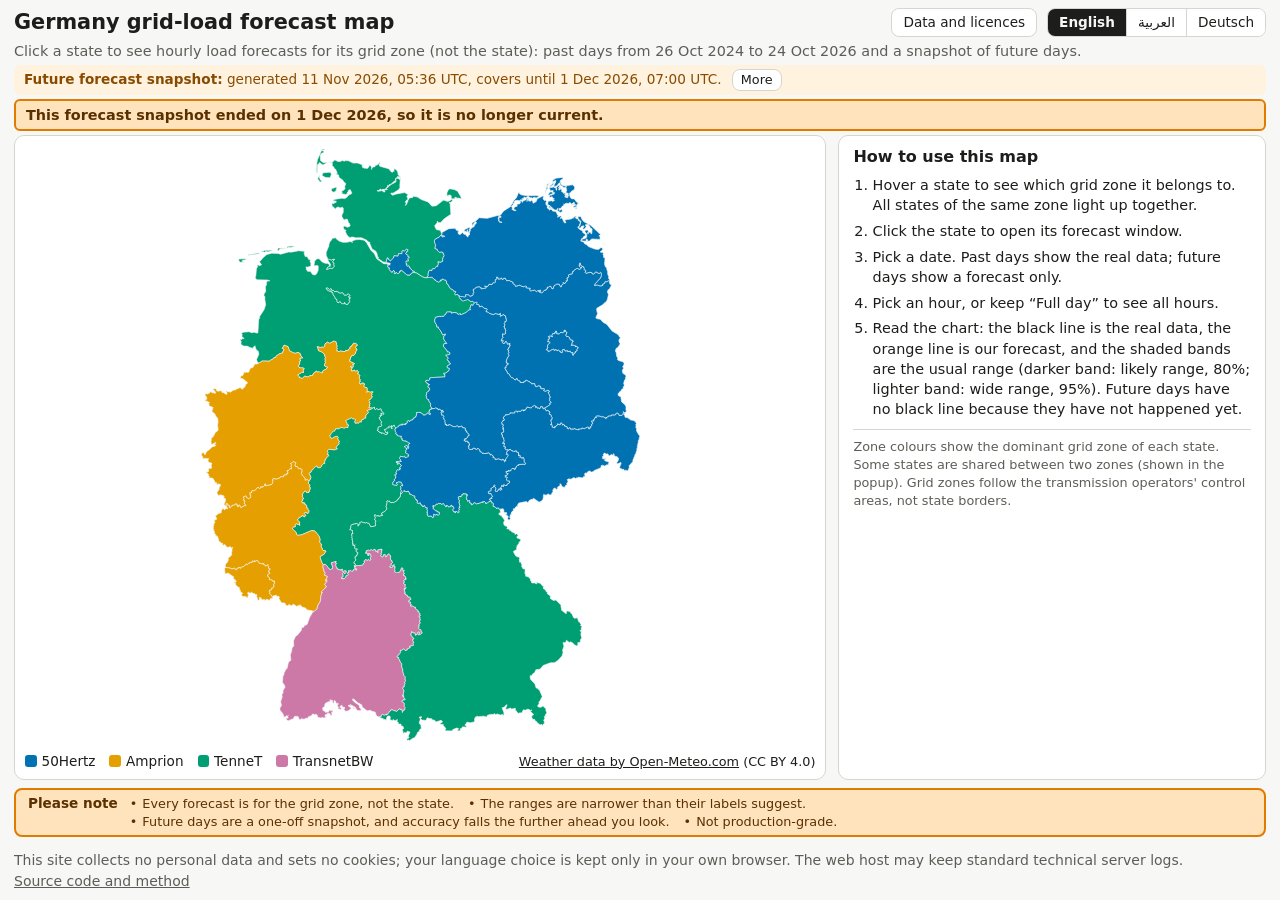
==== commit ddd1317b: "Polish site for phones and desktop: touch handling, 44px targets, safe areas, privacy line, social t" ====
--- a/site/index.html
+++ b/site/index.html
@@ -2,8 +2,23 @@
 <html lang="en" dir="ltr">
 <head>
 <meta charset="utf-8">
-<meta name="viewport" content="width=device-width, initial-scale=1">
-<title></title>
+<meta name="viewport" content="width=device-width, initial-scale=1, viewport-fit=cover">
+<title>Germany grid-load forecast map</title>
+<meta name="description" content="Interactive map of Germany: hourly electricity-load forecasts for the four grid zones, for past days and as a snapshot of future days. Not production-grade.">
+<meta name="color-scheme" content="light dark">
+<meta name="theme-color" content="#f7f7f5" media="(prefers-color-scheme: light)">
+<meta name="theme-color" content="#161616" media="(prefers-color-scheme: dark)">
+<link rel="icon" href="favicon.svg" type="image/svg+xml">
+<meta property="og:type" content="website">
+<meta property="og:locale" content="en_GB">
+<meta property="og:title" content="Germany grid-load forecast map">
+<meta property="og:description" content="Interactive map of Germany: hourly electricity-load forecasts for the four grid zones, for past days and as a snapshot of future days. Not production-grade.">
+<meta property="og:image" content="preview.jpg">
+<meta property="og:url" content="">
+<meta name="twitter:card" content="summary_large_image">
+<meta name="twitter:title" content="Germany grid-load forecast map">
+<meta name="twitter:description" content="Interactive map of Germany: hourly electricity-load forecasts for the four grid zones, for past days and as a snapshot of future days. Not production-grade.">
+<meta name="twitter:image" content="preview.jpg">
 <link rel="stylesheet" href="style.css">
 </head>
 <body>
@@ -55,6 +70,7 @@
     </ul>
   </section>
 </main>
+<footer class="foot"><span id="privacyLine" data-i18n="privacy_line"></span> <a id="repoLink" href="https://github.com/n10man/German-Electrical-power-forecast" data-i18n="code_link"></a></footer>
 
 <dialog id="popup" aria-labelledby="pTitle" tabindex="-1">
   <form method="dialog"><button class="close" data-i18n-aria="close"></button></form>
@@ -91,6 +107,7 @@
   <h2 id="licTitle" data-i18n="licences_title"></h2>
   <div id="licBody" class="licbody"></div>
 </dialog>
+<script src="config.js"></script>
 <script src="today.js"></script>
 <script src="app.js"></script>
 </body>
--- a/site/style.css
+++ b/site/style.css
@@ -1,10 +1,10 @@
-:root{--bg:#f7f7f5;--fg:#1d1d1b;--muted:#5d5d58;--card:#fff;--line:#d6d6d0;--act:#1d1d1b;--fc:#d55e00;--warn:#8a4b00;--warnbg:#fff3df;--err:#a40000;--ok:#00604a;--bad:#9a2a00;--orbg:#ffe3bd;--orline:#e07b00;--ortx:#5a3000}
+:root{--bg:#f7f7f5;--fg:#1d1d1b;--muted:#5d5d58;--card:#fff;--line:#d6d6d0;--act:#1d1d1b;--fc:#b84f00;--warn:#8a4b00;--warnbg:#fff3df;--err:#a40000;--ok:#00604a;--bad:#9a2a00;--orbg:#ffe3bd;--orline:#e07b00;--ortx:#5a3000}
 @media (prefers-color-scheme:dark){:root:not([data-theme=light]){--bg:#161616;--fg:#ececea;--muted:#a5a5a0;--card:#222;--line:#444;--act:#f0f0ee;--fc:#ff9a52;--warn:#ffc778;--warnbg:#3a2c12;--err:#ff8a8a;--ok:#6fe0c0;--bad:#ffab85;--orbg:#4a2f0a;--orline:#ff9a2e;--ortx:#ffe2bd}}
 *{box-sizing:border-box}
 html.modal-open{overflow:hidden}
-body{margin:0;background:var(--bg);color:var(--fg);font:15px/1.4 system-ui,-apple-system,"Segoe UI","Geeza Pro","Noto Naskh Arabic","Noto Sans Arabic",Tahoma,Arial,sans-serif;display:flex;flex-direction:column;min-height:100dvh}
-header,main{width:100%;max-width:1700px;margin-inline:auto;padding-inline:14px}
-main{flex:1;display:flex;flex-direction:column;min-height:0;padding-bottom:10px}
+body{-webkit-text-size-adjust:100%;text-size-adjust:100%;margin:0;background:var(--bg);color:var(--fg);font:15px/1.4 system-ui,-apple-system,"Segoe UI","Geeza Pro","Noto Naskh Arabic","Noto Sans Arabic",Tahoma,Arial,sans-serif;display:flex;flex-direction:column;min-height:100vh;min-height:100svh}
+header,main{width:100%;max-width:1700px;margin-inline:auto;padding-inline:max(14px,env(safe-area-inset-left),env(safe-area-inset-right))}
+main{flex:1;display:flex;flex-direction:column;min-height:0;padding-bottom:max(10px,env(safe-area-inset-bottom))}
 .topbar{display:flex;flex-wrap:wrap;align-items:center;justify-content:space-between;gap:6px 14px;margin-top:8px}
 h1{font-size:1.3rem;margin:0;min-width:0}.topctl{display:flex;flex-wrap:wrap;align-items:center;gap:6px 10px}
 .langs{display:flex;border:1px solid var(--line);border-radius:8px;overflow:hidden}
@@ -24,7 +24,7 @@
 .mapwrap,.howto{position:relative;background:var(--card);border:1px solid var(--line);border-radius:10px;padding:6px;min-width:0;min-height:0}
 .mapwrap{display:flex;flex-direction:column}
 .howto{padding:10px 14px;overflow:auto}.howto h2{font-size:1rem;margin:0 0 .4rem}.howto ol{margin:0;padding-inline-start:1.2rem;font-size:.9rem}.howto li{margin:.35rem 0}.howto .note{font-size:.8rem;color:var(--muted);border-top:1px solid var(--line);padding-top:.5rem;margin:.6rem 0 0}
-#map{width:100%;height:auto;max-height:70vh;display:block;min-height:0;flex:1 1 auto}
+#map{width:100%;height:auto;max-height:70vh;max-height:70svh;touch-action:manipulation;-webkit-tap-highlight-color:transparent;display:block;min-height:0;flex:1 1 auto}
 #map path{stroke:var(--bg);stroke-width:.6;vector-effect:non-scaling-stroke;cursor:pointer;transition:opacity .1s,filter .1s}
 #map.hovering path:not(.hl){opacity:.4}
 #map path.hl{filter:brightness(1.1) saturate(1.2);stroke:var(--fg);stroke-width:1.2}
@@ -36,7 +36,7 @@
 .disclaimer{margin-top:8px;background:var(--orbg);color:var(--ortx);border:2px solid var(--orline);border-radius:8px;padding:4px 12px;font-size:.8rem;display:flex;flex-wrap:wrap;align-items:baseline;gap:0 12px}
 .disclaimer h2{font-size:.85rem;margin:0}.disclaimer ul{margin:0;padding:0;list-style:none;display:flex;flex-wrap:wrap;gap:0 14px;min-width:0;flex:1}.disclaimer li::before{content:"•";margin-inline-end:5px}
 /* centred modal dialogs */
-dialog{position:fixed;inset:0;margin:auto;width:min(92vw,760px);max-height:88vh;max-height:88dvh;overflow-y:auto;overflow-x:hidden;background:var(--card);color:var(--fg);border:1px solid var(--line);border-radius:12px;padding:14px 16px;min-width:0}
+dialog{position:fixed;inset:0;margin:auto;width:min(92vw,760px);max-height:88vh;max-height:88dvh;-webkit-overflow-scrolling:touch;overscroll-behavior:contain;overflow-y:auto;overflow-x:hidden;background:var(--card);color:var(--fg);border:1px solid var(--line);border-radius:12px;padding:14px 16px;min-width:0}
 dialog::backdrop{background:rgba(0,0,0,.55)}
 dialog h2{margin:.1rem 0 .2rem;margin-inline-end:2rem;font-size:1.25rem}
 .close{position:absolute;inset-inline-end:8px;top:6px;border:0;background:none;color:var(--fg);font-size:1.7rem;cursor:pointer;line-height:1;width:2rem;height:2rem}.close::before{content:"×"}
@@ -57,5 +57,42 @@
 .cov{font-size:.88rem;background:var(--warnbg);color:var(--warn);border-radius:6px;padding:5px 9px}.backtest{font-weight:600;font-size:.88rem;margin:.4rem 0 0}
 #date.unavailable{opacity:.55;border-style:dashed}dialog.is-future{border:2px dashed var(--fc)}.fcnote{font-size:.85rem;margin:.4rem 0}.fcnote p{margin:.3rem 0}.warnline{background:var(--warnbg);color:var(--warn);border-radius:6px;padding:5px 9px}
 .acc{border-collapse:collapse;font-size:.78rem;width:100%;table-layout:fixed}.acc th,.acc td{text-align:start;padding:3px 5px;border-bottom:1px solid var(--line);vertical-align:top;overflow-wrap:anywhere;hyphens:auto}
-@media (min-width:761px) and (min-height:620px){body{height:100dvh;overflow-y:auto}.layout{overflow:hidden}#map{max-height:none;height:100%;flex:1 1 0}}
-@media (max-width:760px){.layout{grid-template-columns:minmax(0,1fr)}h1{font-size:1.1rem}#map{max-height:62vh}.disclaimer{display:block}.disclaimer ul{display:block}.disclaimer li{margin:.1rem 0}}
+@media (min-width:761px) and (min-height:620px){body{height:100vh;height:100dvh;overflow-y:auto}.layout{overflow:hidden}#map{max-height:none;height:100%;flex:1 1 0}}
+@media (max-width:760px){.layout{grid-template-columns:minmax(0,1fr)}h1{font-size:1.1rem}#map{max-height:none}.disclaimer{display:block}.disclaimer ul{display:block}.disclaimer li{margin:.1rem 0}}
+
+/* ---- touch, phones, safe areas ---- */
+button,summary,select,input,#map path{touch-action:manipulation}
+button{-webkit-tap-highlight-color:transparent}
+@media (pointer:coarse),(max-width:760px){
+  .langs button,.linkbtn,.jump button,.snapbtn{min-height:44px;min-width:44px;font-size:.95rem}
+  .snapbtn{padding:4px 12px}
+  .close{width:44px;height:44px;font-size:2rem;inset-inline-end:4px;top:4px}
+  .controls input,.controls select{min-height:44px}
+  .more summary{min-height:44px;display:flex;align-items:center}
+  .switch{min-height:44px}.switch input{width:1.5rem;height:1.5rem}
+}
+/* inputs at 16px so iOS does not zoom into them */
+.controls input,.controls select{font-size:16px}
+/* the dialog's close button stays reachable while its content scrolls */
+dialog form{position:sticky;top:0;z-index:2;height:0;overflow:visible}
+@media (max-width:760px){
+  body{font-size:15px}
+  .small,.stmt,.splitwarn,.cov,.backtest{font-size:14px}.acc{font-size:14px}.chartkey,.legend,.attrib,.disclaimer,.snapshot,.howto .note{font-size:14px}
+  dialog{width:min(96vw,760px);padding:12px;max-height:92vh;max-height:92dvh}
+  .topbar{gap:4px 10px}.topctl{width:100%;justify-content:space-between}
+  .layout{overflow:visible}
+  #map{height:auto;max-height:none;flex:none}
+}
+@media (max-height:620px) and (orientation:landscape){
+  .layout{grid-template-columns:minmax(0,1fr);overflow:visible}
+  #map{height:calc(100svh - 56px);min-height:300px;max-height:none;flex:none}
+  body{height:auto;min-height:100svh}
+}
+@media (prefers-reduced-motion:reduce){*,*::before,*::after{transition:none!important;animation:none!important;scroll-behavior:auto!important}}
+.foot{width:100%;max-width:1700px;margin-inline:auto;padding:4px max(14px,env(safe-area-inset-left),env(safe-area-inset-right)) max(6px,env(safe-area-inset-bottom));font-size:14px;color:var(--muted)}.foot a{color:inherit;display:inline-block;padding:2px 0}
+@media (pointer:coarse),(max-width:760px){.foot a{min-height:44px;line-height:44px;padding:0}}
+/* native select ignores min-height in some engines (WebKit): draw our own box and arrow (inline data URI, no request) */
+.controls select{-webkit-appearance:none;appearance:none;min-height:44px;padding-inline-end:30px;background-image:url("data:image/svg+xml,%3Csvg xmlns='http://www.w3.org/2000/svg' width='12' height='8' viewBox='0 0 12 8'%3E%3Cpath d='M1 1l5 5 5-5' fill='none' stroke='%23777' stroke-width='2'/%3E%3C/svg%3E");background-repeat:no-repeat;background-position:calc(100% - 10px) center}
+[dir=rtl] .controls select{background-position:10px center}
+@media (pointer:fine) and (min-width:761px){.controls select,.controls input{min-height:0}}
+@media (max-width:760px){.langs button,.linkbtn{padding:4px 8px;font-size:.9rem}.topctl{flex-wrap:nowrap;gap:6px}.snaprow{display:flex;flex-wrap:wrap;align-items:center;gap:2px 6px}.snapbtn{margin-inline-start:0}.sub{margin:2px 0}}
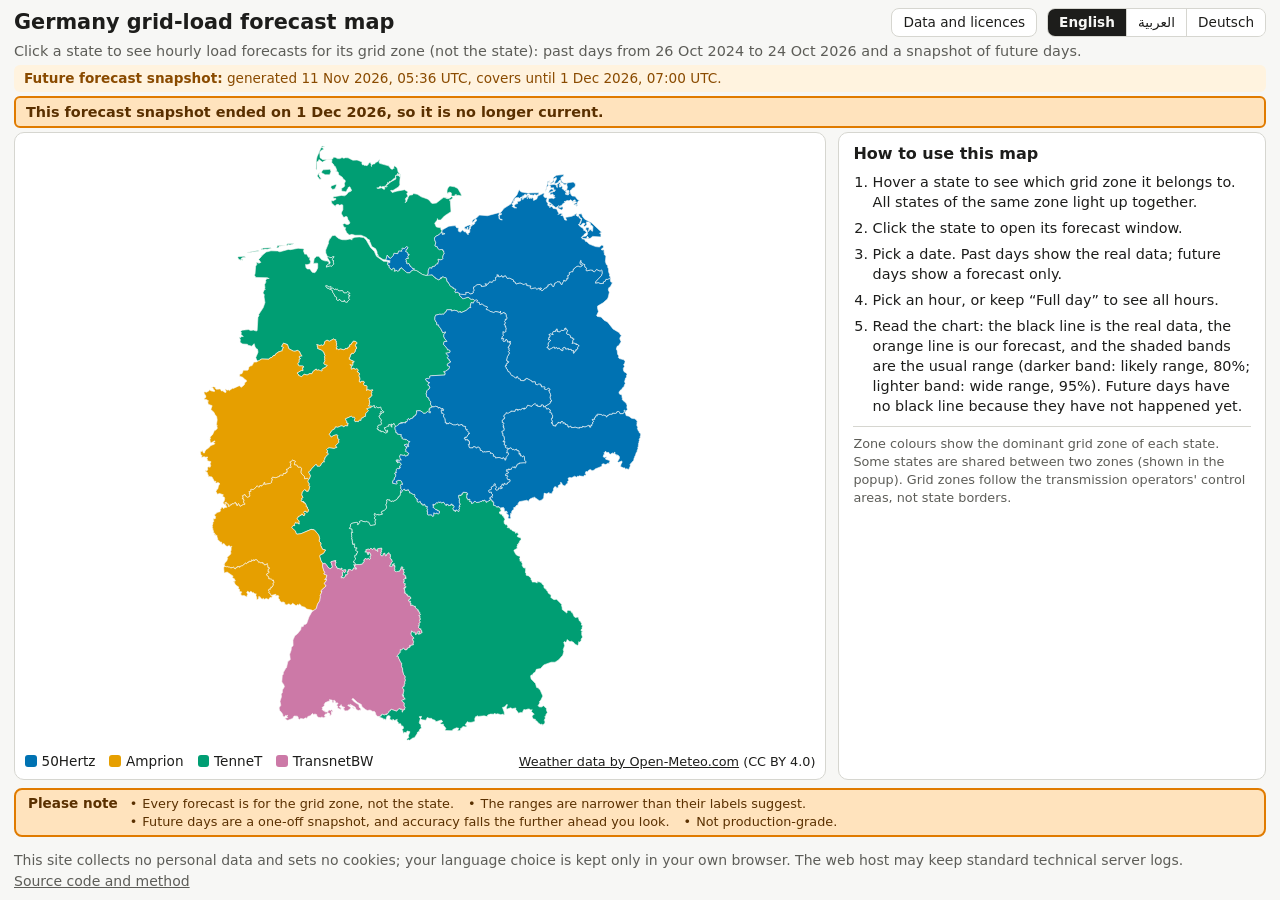
==== commit 0828203e: "Remove the snapshot More/Less toggle (long text now in Data and licences), bigger hover zoom kept in" ====
--- a/site/index.html
+++ b/site/index.html
@@ -31,10 +31,7 @@
     </div>
   </div>
   <p class="sub" id="intro"></p>
-  <div id="snapshot" class="snapshot" hidden>
-    <p class="snaprow"><span id="snapShort"></span> <button type="button" id="snapToggle" class="snapbtn" aria-expanded="false" aria-controls="snapFull"></button></p>
-    <p id="snapFull" class="snapfull" hidden></p>
-  </div>
+  <p id="snapshot" class="snapshot" hidden></p>
   <p id="ended" class="ended" role="status" hidden></p>
 </header>
 <main>
--- a/site/style.css
+++ b/site/style.css
@@ -10,28 +10,27 @@
 .langs{display:flex;border:1px solid var(--line);border-radius:8px;overflow:hidden}
 .langs button{font:inherit;font-size:.85rem;padding:4px 11px;border:0;border-inline-end:1px solid var(--line);background:var(--card);color:var(--fg);cursor:pointer}.langs button:last-child{border-inline-end:0}
 .langs button[aria-pressed=true]{background:var(--fg);color:var(--bg);font-weight:700}
-.linkbtn,.jump button,.snapbtn{font:inherit;font-size:.85rem;padding:4px 11px;border:1px solid var(--line);border-radius:8px;background:var(--card);color:var(--fg);cursor:pointer}
+.linkbtn,.jump button{font:inherit;font-size:.85rem;padding:4px 11px;border:1px solid var(--line);border-radius:8px;background:var(--card);color:var(--fg);cursor:pointer}
 .jump button:disabled{opacity:.45;cursor:not-allowed}
-.snapbtn{padding:1px 8px;font-size:.8rem;margin-inline-start:6px}
 /* focus rings only for keyboard users */
 :focus{outline:none}
 :focus-visible{outline:3px solid var(--fc);outline-offset:2px}
 dialog:focus,dialog:focus-visible{outline:none}
 .sub{margin:4px 0;color:var(--muted);font-size:.9rem}
-.snapshot{background:var(--warnbg);color:var(--warn);border-radius:6px;padding:4px 10px;font-size:.85rem;margin:4px 0}.snapshot p{margin:0}.snapfull{margin-top:4px!important}
+.snapshot{background:var(--warnbg);color:var(--warn);border-radius:6px;padding:4px 10px;font-size:.85rem;margin:4px 0}
 .ended{background:var(--orbg);color:var(--ortx);border:2px solid var(--orline);border-radius:6px;padding:4px 10px;margin:4px 0;font-size:.9rem;font-weight:600}
 .layout{flex:1;min-height:0;display:grid;grid-template-columns:minmax(0,1.9fr) minmax(240px,1fr);gap:12px;align-items:stretch}
 .mapwrap,.howto{position:relative;background:var(--card);border:1px solid var(--line);border-radius:10px;padding:6px;min-width:0;min-height:0}
 .mapwrap{display:flex;flex-direction:column}
 .howto{padding:10px 14px;overflow:auto}.howto h2{font-size:1rem;margin:0 0 .4rem}.howto ol{margin:0;padding-inline-start:1.2rem;font-size:.9rem}.howto li{margin:.35rem 0}.howto .note{font-size:.8rem;color:var(--muted);border-top:1px solid var(--line);padding-top:.5rem;margin:.6rem 0 0}
 #map{width:100%;height:auto;max-height:70vh;max-height:70svh;touch-action:manipulation;-webkit-tap-highlight-color:transparent;display:block;min-height:0;flex:1 1 auto}
-#map path{stroke:var(--bg);stroke-width:.6;vector-effect:non-scaling-stroke;cursor:pointer;transition:opacity .1s,filter .1s}
-#map.hovering path:not(.hl){opacity:.4}
-#map path.hl{filter:brightness(1.1) saturate(1.2);stroke:var(--fg);stroke-width:1.2}
+#map>path{stroke:var(--bg);stroke-width:.6;vector-effect:non-scaling-stroke;cursor:pointer;transition:opacity .1s,filter .1s}
+#map.hovering>path:not(.hl){opacity:.4}
+#map>path.hl{filter:brightness(1.1) saturate(1.2);stroke:var(--fg);stroke-width:1.2}
 .mapfoot{display:flex;flex-wrap:wrap;align-items:center;justify-content:space-between;gap:2px 14px;padding:2px 4px}
 .legend{list-style:none;display:flex;flex-wrap:wrap;gap:2px 14px;padding:0;margin:0;font-size:.85rem}.legend i{display:inline-block;width:.85em;height:.85em;border-radius:3px;margin-inline-end:5px;vertical-align:-1px}
 .attrib{margin:0;font-size:.8rem}.attrib a{color:inherit}
-.tip{position:fixed;pointer-events:none;background:var(--fg);color:var(--bg);padding:5px 9px;border-radius:6px;font-size:.85rem;z-index:5;max-width:260px}
+.tip{position:fixed;pointer-events:none;background:#111;color:#fff;border:1px solid rgba(255,255,255,.4);padding:7px 12px;border-radius:8px;z-index:5;max-width:min(340px,calc(100vw - 8px));box-shadow:0 3px 10px rgba(0,0,0,.35);line-height:1.25}.tip .tipname{display:block;font-size:1.3rem;font-weight:700}.tip .tiprest{display:block;font-size:.85rem;font-weight:400;margin-top:2px}
 .err{color:var(--err);font-weight:600}
 .disclaimer{margin-top:8px;background:var(--orbg);color:var(--ortx);border:2px solid var(--orline);border-radius:8px;padding:4px 12px;font-size:.8rem;display:flex;flex-wrap:wrap;align-items:baseline;gap:0 12px}
 .disclaimer h2{font-size:.85rem;margin:0}.disclaimer ul{margin:0;padding:0;list-style:none;display:flex;flex-wrap:wrap;gap:0 14px;min-width:0;flex:1}.disclaimer li::before{content:"•";margin-inline-end:5px}
@@ -64,8 +63,7 @@
 button,summary,select,input,#map path{touch-action:manipulation}
 button{-webkit-tap-highlight-color:transparent}
 @media (pointer:coarse),(max-width:760px){
-  .langs button,.linkbtn,.jump button,.snapbtn{min-height:44px;min-width:44px;font-size:.95rem}
-  .snapbtn{padding:4px 12px}
+  .langs button,.linkbtn,.jump button{min-height:44px;min-width:44px;font-size:.95rem}
   .close{width:44px;height:44px;font-size:2rem;inset-inline-end:4px;top:4px}
   .controls input,.controls select{min-height:44px}
   .more summary{min-height:44px;display:flex;align-items:center}
@@ -95,4 +93,10 @@
 .controls select{-webkit-appearance:none;appearance:none;min-height:44px;padding-inline-end:30px;background-image:url("data:image/svg+xml,%3Csvg xmlns='http://www.w3.org/2000/svg' width='12' height='8' viewBox='0 0 12 8'%3E%3Cpath d='M1 1l5 5 5-5' fill='none' stroke='%23777' stroke-width='2'/%3E%3C/svg%3E");background-repeat:no-repeat;background-position:calc(100% - 10px) center}
 [dir=rtl] .controls select{background-position:10px center}
 @media (pointer:fine) and (min-width:761px){.controls select,.controls input{min-height:0}}
-@media (max-width:760px){.langs button,.linkbtn{padding:4px 8px;font-size:.9rem}.topctl{flex-wrap:nowrap;gap:6px}.snaprow{display:flex;flex-wrap:wrap;align-items:center;gap:2px 6px}.snapbtn{margin-inline-start:0}.sub{margin:2px 0}}
+@media (max-width:760px){.langs button,.linkbtn{padding:4px 8px;font-size:.9rem}.topctl{flex-wrap:nowrap;gap:6px}.sub{margin:2px 0}}
+
+/* hovered-state layer (see app.js): above the states, ignores the pointer, never changes layout */
+#hoverLayer{pointer-events:none}
+#hoverLayer .hv{transform-box:fill-box;transform-origin:center;transition:transform .12s ease-out}
+.licbody h3{font-size:1rem;margin:1rem 0 .2rem}
+@media (prefers-reduced-motion:reduce){#hoverLayer .hv{transition:none;transform:none!important}}
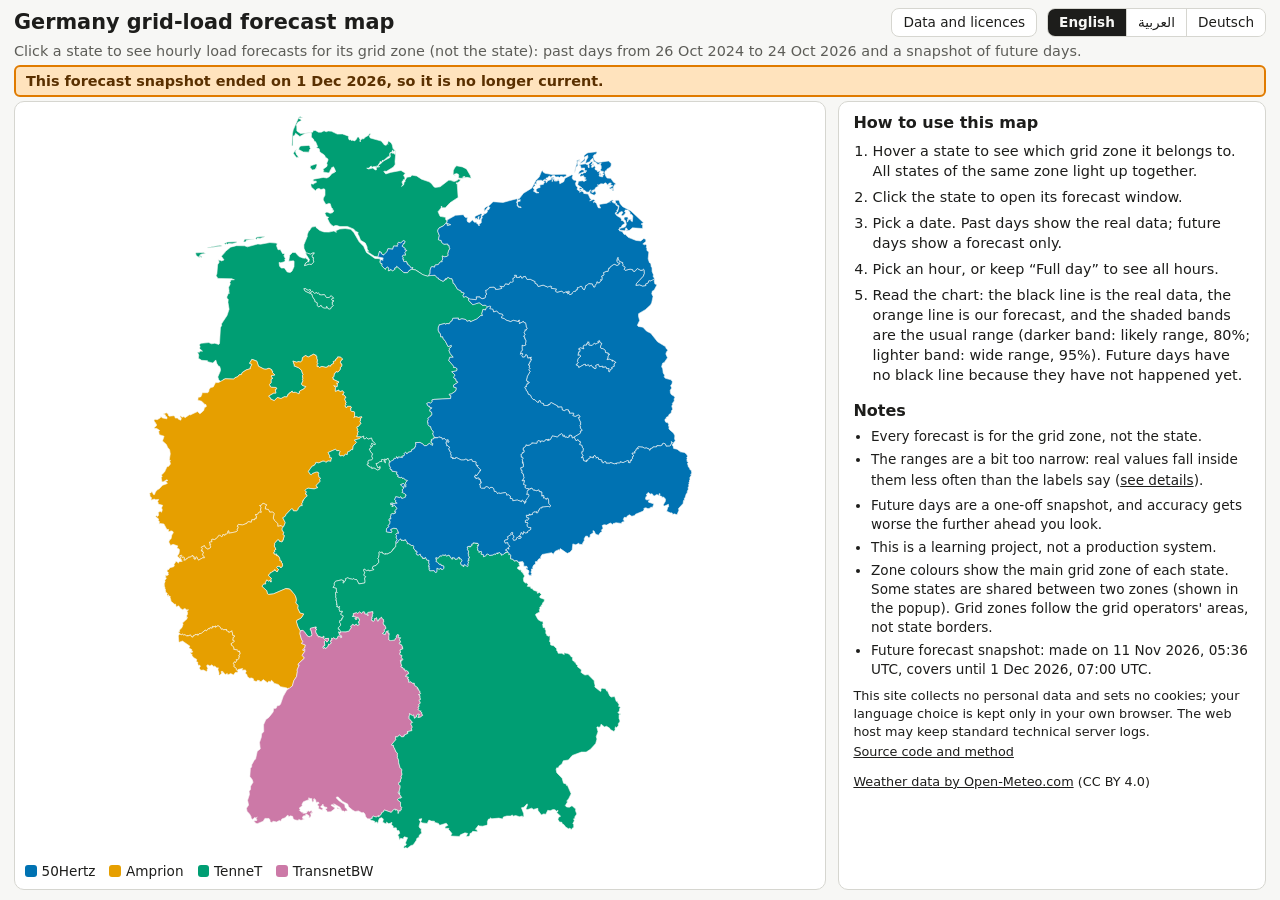
==== commit 16634fdd: "Site: one plain Notes block replaces the banners; simpler wording for the future ranges, weather and" ====
--- a/site/index.html
+++ b/site/index.html
@@ -31,7 +31,6 @@
     </div>
   </div>
   <p class="sub" id="intro"></p>
-  <p id="snapshot" class="snapshot" hidden></p>
   <p id="ended" class="ended" role="status" hidden></p>
 </header>
 <main>
@@ -40,9 +39,7 @@
       <svg id="map" role="group" data-i18n-aria="map_aria"></svg>
       <div class="mapfoot">
         <ul id="legend" class="legend"></ul>
-        <p class="attrib"><a href="https://open-meteo.com/">Weather data by Open-Meteo.com</a> <span data-i18n="attrib_suffix"></span></p>
       </div>
-      <div id="tip" class="tip" hidden></div>
     </section>
     <aside class="howto" id="howto">
       <h2 data-i18n="how_title"></h2>
@@ -53,21 +50,25 @@
         <li data-i18n="how_4"></li>
         <li data-i18n="how_5"></li>
       </ol>
-      <p class="note" data-i18n="how_zones"></p>
+      <section class="notes" id="notes" aria-labelledby="notesTitle">
+        <h2 id="notesTitle" data-i18n="notes_title"></h2>
+        <ul>
+          <li data-i18n="notes_1"></li>
+          <li id="notesRanges"></li>
+          <li data-i18n="notes_3"></li>
+          <li data-i18n="notes_4"></li>
+          <li data-i18n="notes_5"></li>
+          <li id="notesSnapshot" hidden></li>
+        </ul>
+        <p class="notesfoot"><span id="privacyLine" data-i18n="privacy_line"></span> <a id="repoLink" href="https://github.com/n10man/German-Electrical-power-forecast" data-i18n="code_link"></a></p>
+        <p class="attrib"><a href="https://open-meteo.com/">Weather data by Open-Meteo.com</a> <span data-i18n="attrib_suffix"></span></p>
+      </section>
     </aside>
   </div>
   <p id="loaderr" class="err" hidden></p>
-  <section class="disclaimer" aria-labelledby="disTitle">
-    <h2 id="disTitle" data-i18n="disclaimer_title"></h2>
-    <ul>
-      <li data-i18n="disclaimer_1"></li>
-      <li data-i18n="disclaimer_2"></li>
-      <li data-i18n="disclaimer_3"></li>
-      <li data-i18n="disclaimer_4"></li>
-    </ul>
-  </section>
 </main>
-<footer class="foot"><span id="privacyLine" data-i18n="privacy_line"></span> <a id="repoLink" href="https://github.com/n10man/German-Electrical-power-forecast" data-i18n="code_link"></a></footer>
+
+<div id="tip" class="tip" role="presentation" hidden></div>
 
 <dialog id="popup" aria-labelledby="pTitle" tabindex="-1">
   <form method="dialog"><button class="close" data-i18n-aria="close"></button></form>
@@ -75,7 +76,13 @@
   <p id="zoneStmt" class="stmt"></p>
   <p id="splitStmt" class="splitwarn" hidden></p>
   <div class="controls">
-    <label><span data-i18n="label_date"></span> <input type="date" id="date"></label>
+    <div class="field datefield"><label for="date" data-i18n="label_date"></label>
+      <div class="daterow">
+        <button type="button" id="prevDay" class="daybtn" data-i18n-aria="day_prev" data-i18n-title="day_prev"><span class="arrow arrow-prev" aria-hidden="true"></span></button>
+        <input type="date" id="date">
+        <button type="button" id="nextDay" class="daybtn" data-i18n-aria="day_next" data-i18n-title="day_next"><span class="arrow arrow-next" aria-hidden="true"></span></button>
+      </div>
+    </div>
     <span class="jump"><button type="button" id="jumpLatest" data-i18n="jump_latest" data-i18n-title="tip_latest"></button><button type="button" id="jumpToday" data-i18n="jump_today" data-i18n-title="tip_today" hidden></button></span>
     <label><span data-i18n="label_hour"></span> <select id="hour"></select></label>
   </div>
--- a/site/style.css
+++ b/site/style.css
@@ -15,14 +15,15 @@
 /* focus rings only for keyboard users */
 :focus{outline:none}
 :focus-visible{outline:3px solid var(--fc);outline-offset:2px}
+/* the map's states and their wrapper never draw a browser focus rectangle; keyboard users get the shape-following highlight from app.js instead */
+#map,#map:focus,#map:focus-visible,#map *,#map *:focus,#map *:focus-visible,#map path:focus,#map path:focus-visible,.mapwrap:focus,.mapwrap:focus-visible,#hoverLayer,#hoverLayer *{outline:none!important;-webkit-tap-highlight-color:transparent}
 dialog:focus,dialog:focus-visible{outline:none}
 .sub{margin:4px 0;color:var(--muted);font-size:.9rem}
-.snapshot{background:var(--warnbg);color:var(--warn);border-radius:6px;padding:4px 10px;font-size:.85rem;margin:4px 0}
 .ended{background:var(--orbg);color:var(--ortx);border:2px solid var(--orline);border-radius:6px;padding:4px 10px;margin:4px 0;font-size:.9rem;font-weight:600}
 .layout{flex:1;min-height:0;display:grid;grid-template-columns:minmax(0,1.9fr) minmax(240px,1fr);gap:12px;align-items:stretch}
 .mapwrap,.howto{position:relative;background:var(--card);border:1px solid var(--line);border-radius:10px;padding:6px;min-width:0;min-height:0}
 .mapwrap{display:flex;flex-direction:column}
-.howto{padding:10px 14px;overflow:auto}.howto h2{font-size:1rem;margin:0 0 .4rem}.howto ol{margin:0;padding-inline-start:1.2rem;font-size:.9rem}.howto li{margin:.35rem 0}.howto .note{font-size:.8rem;color:var(--muted);border-top:1px solid var(--line);padding-top:.5rem;margin:.6rem 0 0}
+.howto{padding:10px 14px;overflow:auto}.howto h2{font-size:1rem;margin:0 0 .4rem}.howto ol{margin:0;padding-inline-start:1.2rem;font-size:.9rem}.howto li{margin:.35rem 0}
 #map{width:100%;height:auto;max-height:70vh;max-height:70svh;touch-action:manipulation;-webkit-tap-highlight-color:transparent;display:block;min-height:0;flex:1 1 auto}
 #map>path{stroke:var(--bg);stroke-width:.6;vector-effect:non-scaling-stroke;cursor:pointer;transition:opacity .1s,filter .1s}
 #map.hovering>path:not(.hl){opacity:.4}
@@ -30,10 +31,8 @@
 .mapfoot{display:flex;flex-wrap:wrap;align-items:center;justify-content:space-between;gap:2px 14px;padding:2px 4px}
 .legend{list-style:none;display:flex;flex-wrap:wrap;gap:2px 14px;padding:0;margin:0;font-size:.85rem}.legend i{display:inline-block;width:.85em;height:.85em;border-radius:3px;margin-inline-end:5px;vertical-align:-1px}
 .attrib{margin:0;font-size:.8rem}.attrib a{color:inherit}
-.tip{position:fixed;pointer-events:none;background:#111;color:#fff;border:1px solid rgba(255,255,255,.4);padding:7px 12px;border-radius:8px;z-index:5;max-width:min(340px,calc(100vw - 8px));box-shadow:0 3px 10px rgba(0,0,0,.35);line-height:1.25}.tip .tipname{display:block;font-size:1.3rem;font-weight:700}.tip .tiprest{display:block;font-size:.85rem;font-weight:400;margin-top:2px}
+.tip{position:fixed;pointer-events:none;background:#111;color:#fff;border:1px solid rgba(255,255,255,.4);padding:7px 12px;border-radius:8px;z-index:5;max-width:min(340px,calc(100vw - 8px));box-shadow:0 3px 10px rgba(0,0,0,.35);line-height:1.25}.tip .tipname{display:block;font-size:1.3rem;font-weight:700;overflow-wrap:anywhere;hyphens:manual;unicode-bidi:plaintext;text-align:start}.tip .tiprest{display:block;font-size:.85rem;font-weight:400;margin-top:2px;overflow-wrap:anywhere;text-align:start}
 .err{color:var(--err);font-weight:600}
-.disclaimer{margin-top:8px;background:var(--orbg);color:var(--ortx);border:2px solid var(--orline);border-radius:8px;padding:4px 12px;font-size:.8rem;display:flex;flex-wrap:wrap;align-items:baseline;gap:0 12px}
-.disclaimer h2{font-size:.85rem;margin:0}.disclaimer ul{margin:0;padding:0;list-style:none;display:flex;flex-wrap:wrap;gap:0 14px;min-width:0;flex:1}.disclaimer li::before{content:"•";margin-inline-end:5px}
 /* centred modal dialogs */
 dialog{position:fixed;inset:0;margin:auto;width:min(92vw,760px);max-height:88vh;max-height:88dvh;-webkit-overflow-scrolling:touch;overscroll-behavior:contain;overflow-y:auto;overflow-x:hidden;background:var(--card);color:var(--fg);border:1px solid var(--line);border-radius:12px;padding:14px 16px;min-width:0}
 dialog::backdrop{background:rgba(0,0,0,.55)}
@@ -57,7 +56,7 @@
 #date.unavailable{opacity:.55;border-style:dashed}dialog.is-future{border:2px dashed var(--fc)}.fcnote{font-size:.85rem;margin:.4rem 0}.fcnote p{margin:.3rem 0}.warnline{background:var(--warnbg);color:var(--warn);border-radius:6px;padding:5px 9px}
 .acc{border-collapse:collapse;font-size:.78rem;width:100%;table-layout:fixed}.acc th,.acc td{text-align:start;padding:3px 5px;border-bottom:1px solid var(--line);vertical-align:top;overflow-wrap:anywhere;hyphens:auto}
 @media (min-width:761px) and (min-height:620px){body{height:100vh;height:100dvh;overflow-y:auto}.layout{overflow:hidden}#map{max-height:none;height:100%;flex:1 1 0}}
-@media (max-width:760px){.layout{grid-template-columns:minmax(0,1fr)}h1{font-size:1.1rem}#map{max-height:none}.disclaimer{display:block}.disclaimer ul{display:block}.disclaimer li{margin:.1rem 0}}
+@media (max-width:760px){.layout{grid-template-columns:minmax(0,1fr)}h1{font-size:1.1rem}#map{max-height:none}}
 
 /* ---- touch, phones, safe areas ---- */
 button,summary,select,input,#map path{touch-action:manipulation}
@@ -75,7 +74,7 @@
 dialog form{position:sticky;top:0;z-index:2;height:0;overflow:visible}
 @media (max-width:760px){
   body{font-size:15px}
-  .small,.stmt,.splitwarn,.cov,.backtest{font-size:14px}.acc{font-size:14px}.chartkey,.legend,.attrib,.disclaimer,.snapshot,.howto .note{font-size:14px}
+  .small,.stmt,.splitwarn,.cov,.backtest{font-size:14px}.acc{font-size:14px}.chartkey,.legend,.attrib,.notes{font-size:14px}
   dialog{width:min(96vw,760px);padding:12px;max-height:92vh;max-height:92dvh}
   .topbar{gap:4px 10px}.topctl{width:100%;justify-content:space-between}
   .layout{overflow:visible}
@@ -87,8 +86,6 @@
   body{height:auto;min-height:100svh}
 }
 @media (prefers-reduced-motion:reduce){*,*::before,*::after{transition:none!important;animation:none!important;scroll-behavior:auto!important}}
-.foot{width:100%;max-width:1700px;margin-inline:auto;padding:4px max(14px,env(safe-area-inset-left),env(safe-area-inset-right)) max(6px,env(safe-area-inset-bottom));font-size:14px;color:var(--muted)}.foot a{color:inherit;display:inline-block;padding:2px 0}
-@media (pointer:coarse),(max-width:760px){.foot a{min-height:44px;line-height:44px;padding:0}}
 /* native select ignores min-height in some engines (WebKit): draw our own box and arrow (inline data URI, no request) */
 .controls select{-webkit-appearance:none;appearance:none;min-height:44px;padding-inline-end:30px;background-image:url("data:image/svg+xml,%3Csvg xmlns='http://www.w3.org/2000/svg' width='12' height='8' viewBox='0 0 12 8'%3E%3Cpath d='M1 1l5 5 5-5' fill='none' stroke='%23777' stroke-width='2'/%3E%3C/svg%3E");background-repeat:no-repeat;background-position:calc(100% - 10px) center}
 [dir=rtl] .controls select{background-position:10px center}
@@ -100,3 +97,22 @@
 #hoverLayer .hv{transform-box:fill-box;transform-origin:center;transition:transform .12s ease-out}
 .licbody h3{font-size:1rem;margin:1rem 0 .2rem}
 @media (prefers-reduced-motion:reduce){#hoverLayer .hv{transition:none;transform:none!important}}
+
+/* ---- one plain "Notes" block (page background, dark text, no colour) ---- */
+.notes{margin-top:.9rem;background:var(--card);color:var(--fg);font-size:.85rem}
+.notes h2{font-size:1rem;margin:0 0 .3rem}
+.notes ul{margin:0;padding-inline-start:1.1rem}.notes li{margin:.25rem 0}
+.notes .notesfoot,.notes .attrib{margin:.5rem 0 0;font-size:.8rem;color:var(--fg)}.notes a{color:inherit}
+.inlinelink{font:inherit;color:inherit;background:none;border:0;padding:0;text-decoration:underline;cursor:pointer}
+.notes .inlinelink,.notes a{display:inline-block;padding:2px 0}
+@media (pointer:coarse),(max-width:760px){.notes .inlinelink,.notes a{min-height:44px;line-height:44px;padding:0}}
+/* date field with previous / next day buttons */
+.controls .field{display:flex;flex-direction:column;font-size:.8rem;color:var(--muted);min-width:0}
+.daterow{display:flex;align-items:stretch;gap:6px;min-width:0}
+.daterow input{min-width:0;flex:1 1 auto}
+.daybtn{font:inherit;font-size:1.3rem;line-height:1;min-width:44px;min-height:44px;padding:0 8px;border:1px solid var(--line);border-radius:8px;background:var(--card);color:var(--fg);cursor:pointer;display:inline-flex;align-items:center;justify-content:center}
+.daybtn:disabled{opacity:.45;cursor:not-allowed}
+.daybtn .arrow{display:inline-block}
+[dir=rtl] .daybtn .arrow{transform:scaleX(-1)}
+.daterow input{min-height:44px}
+.arrow-prev::before{content:"\2039"}.arrow-next::before{content:"\203A"}
